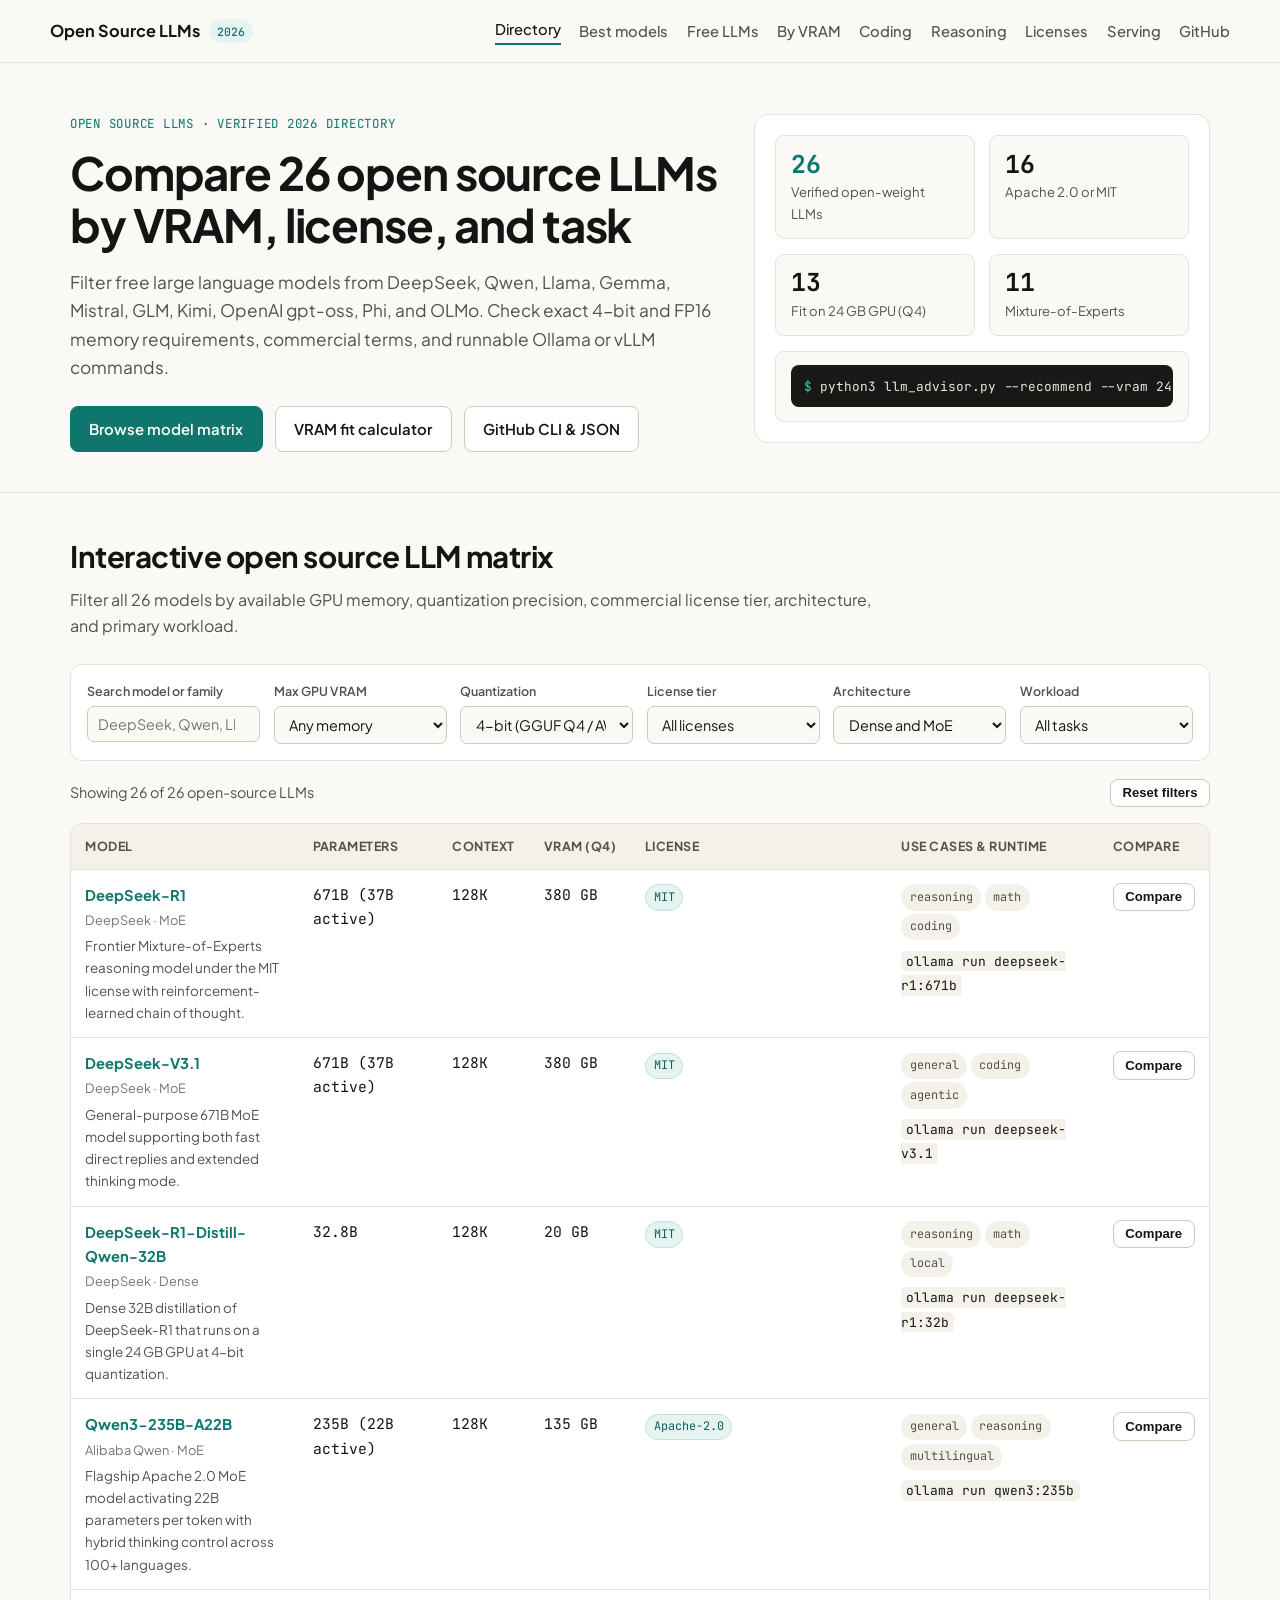
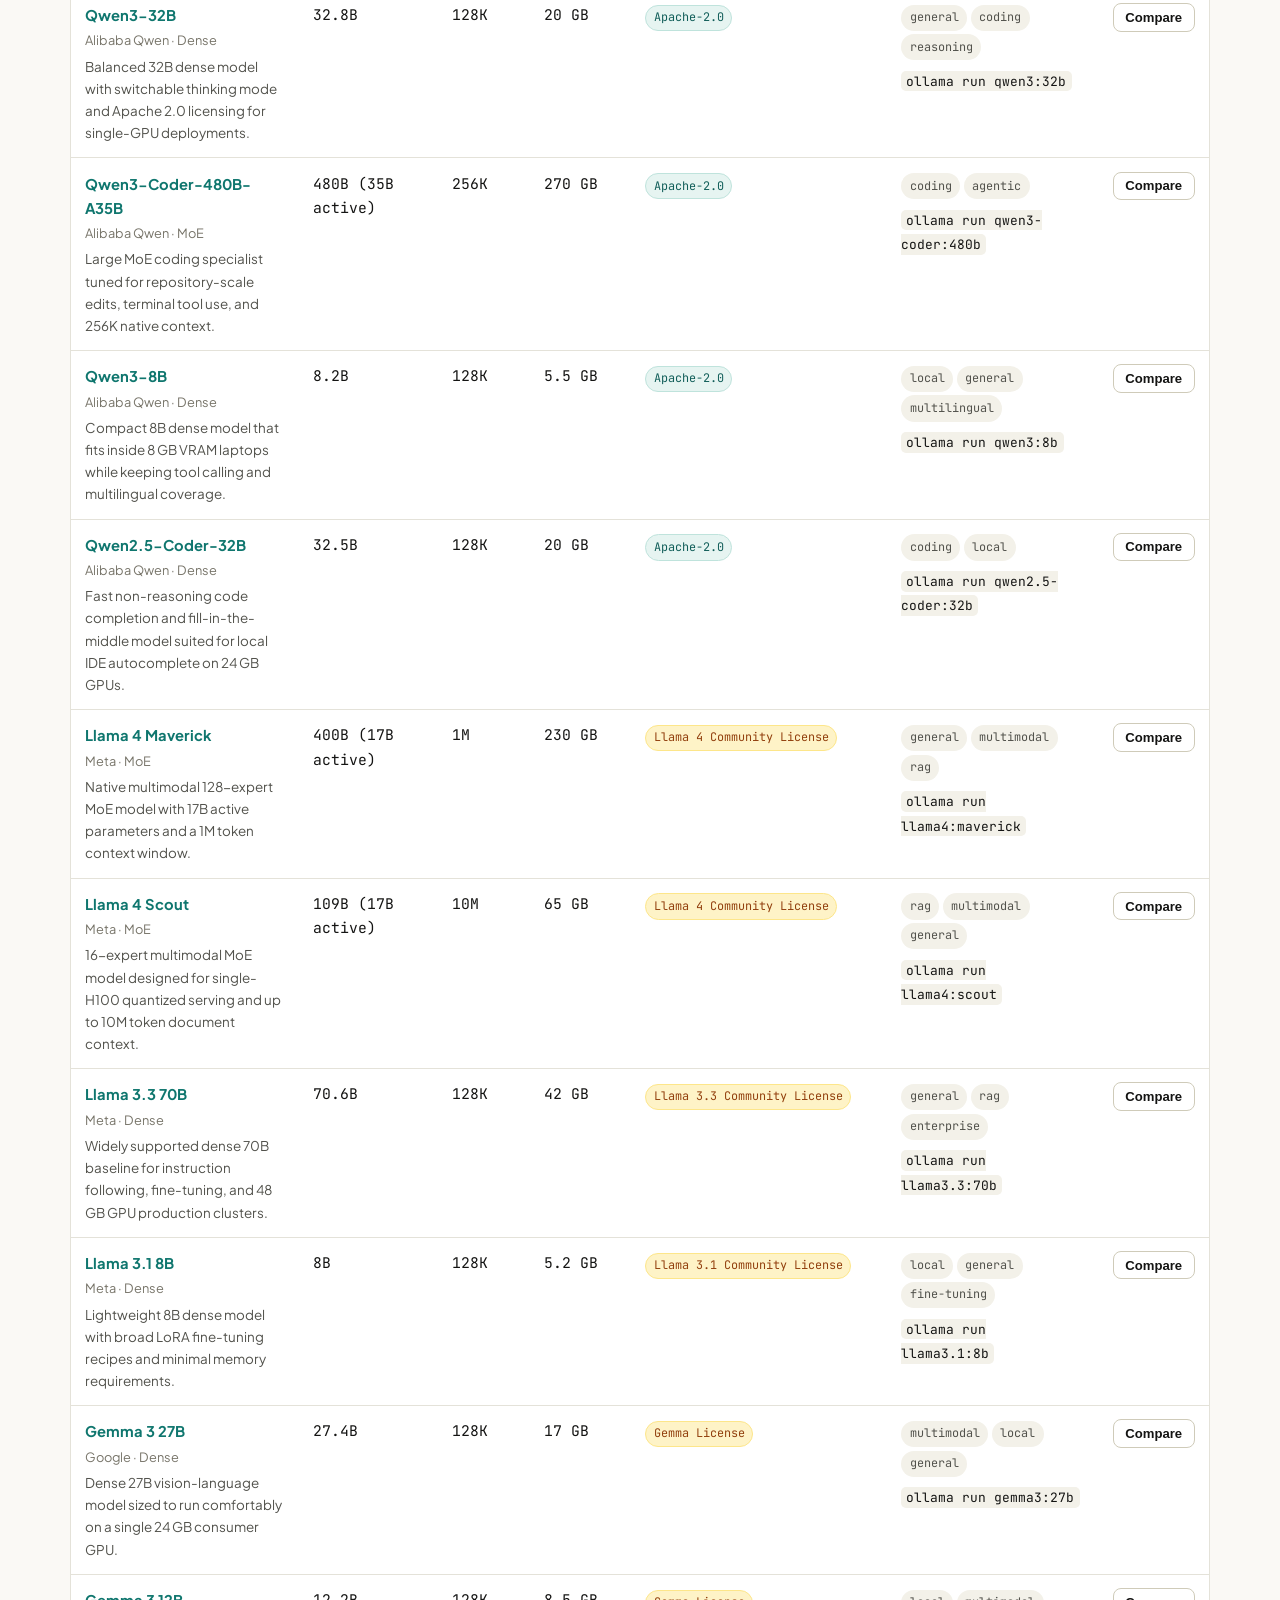
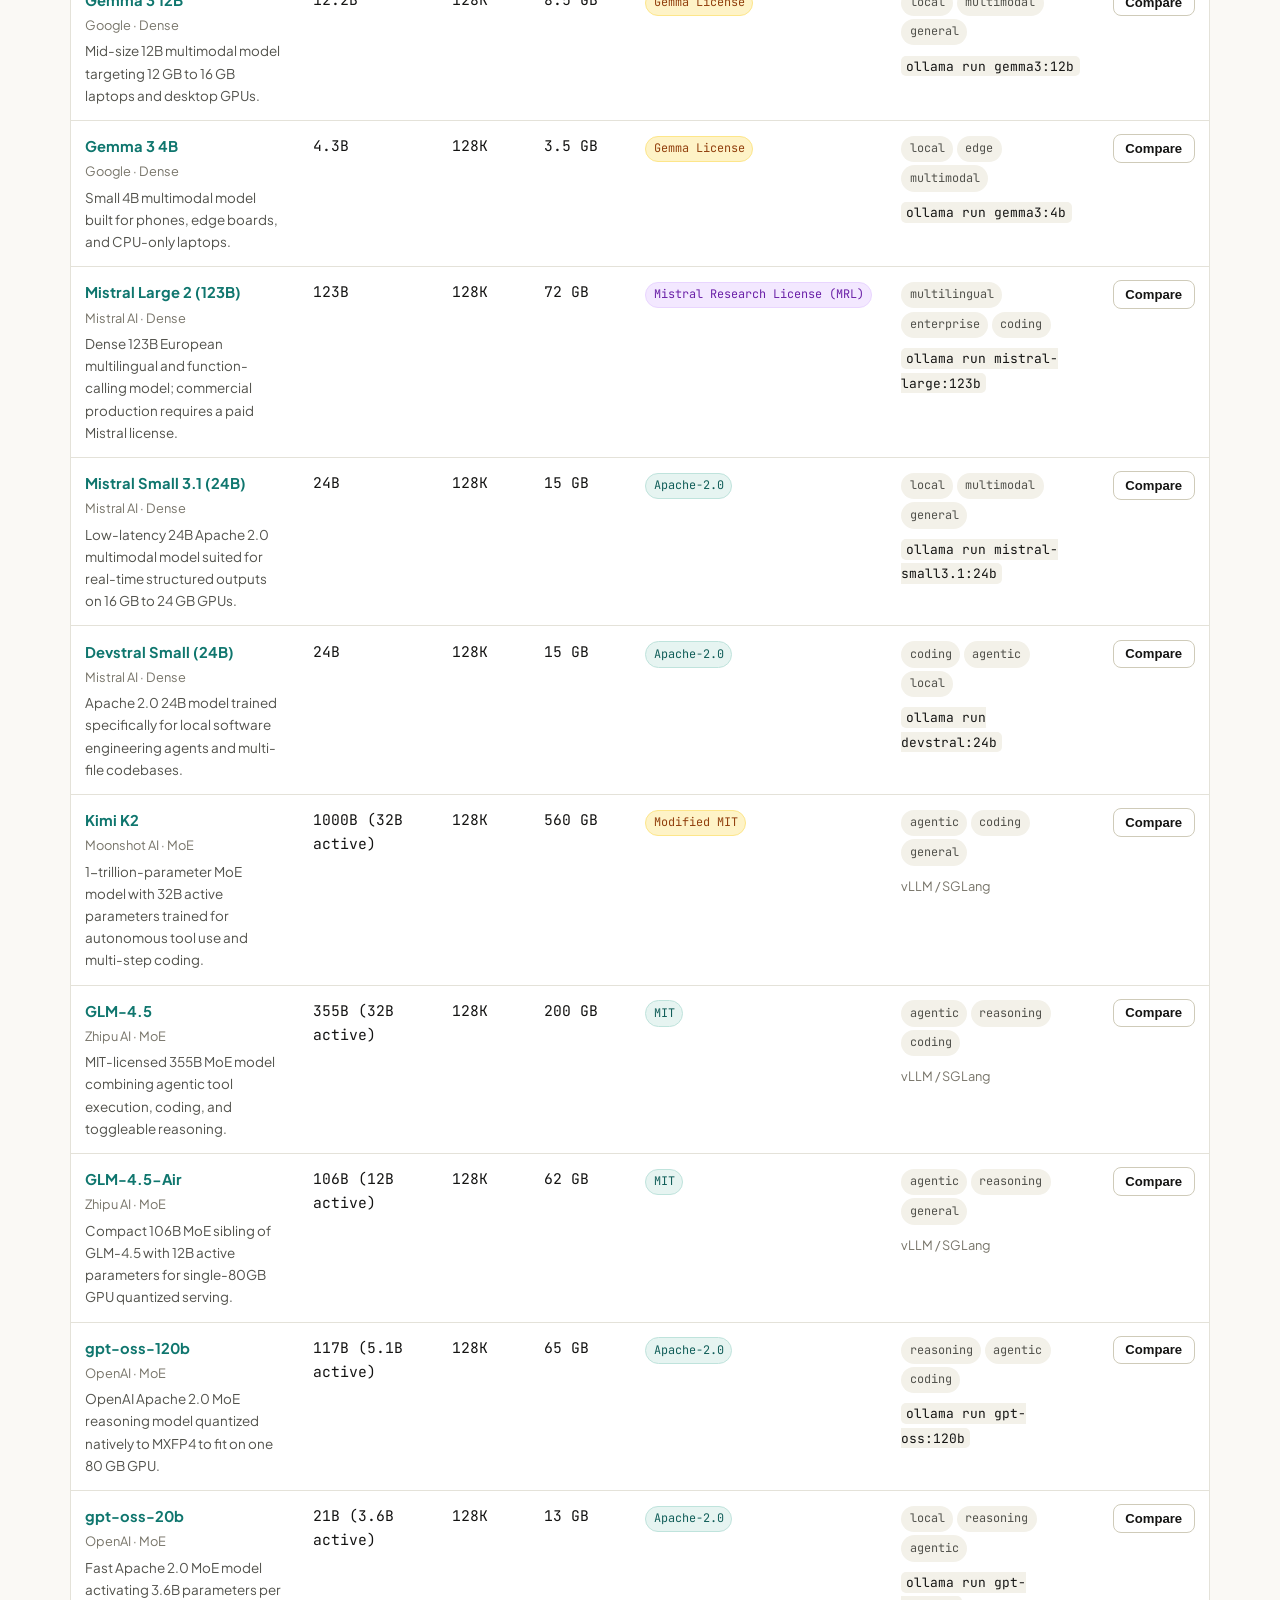
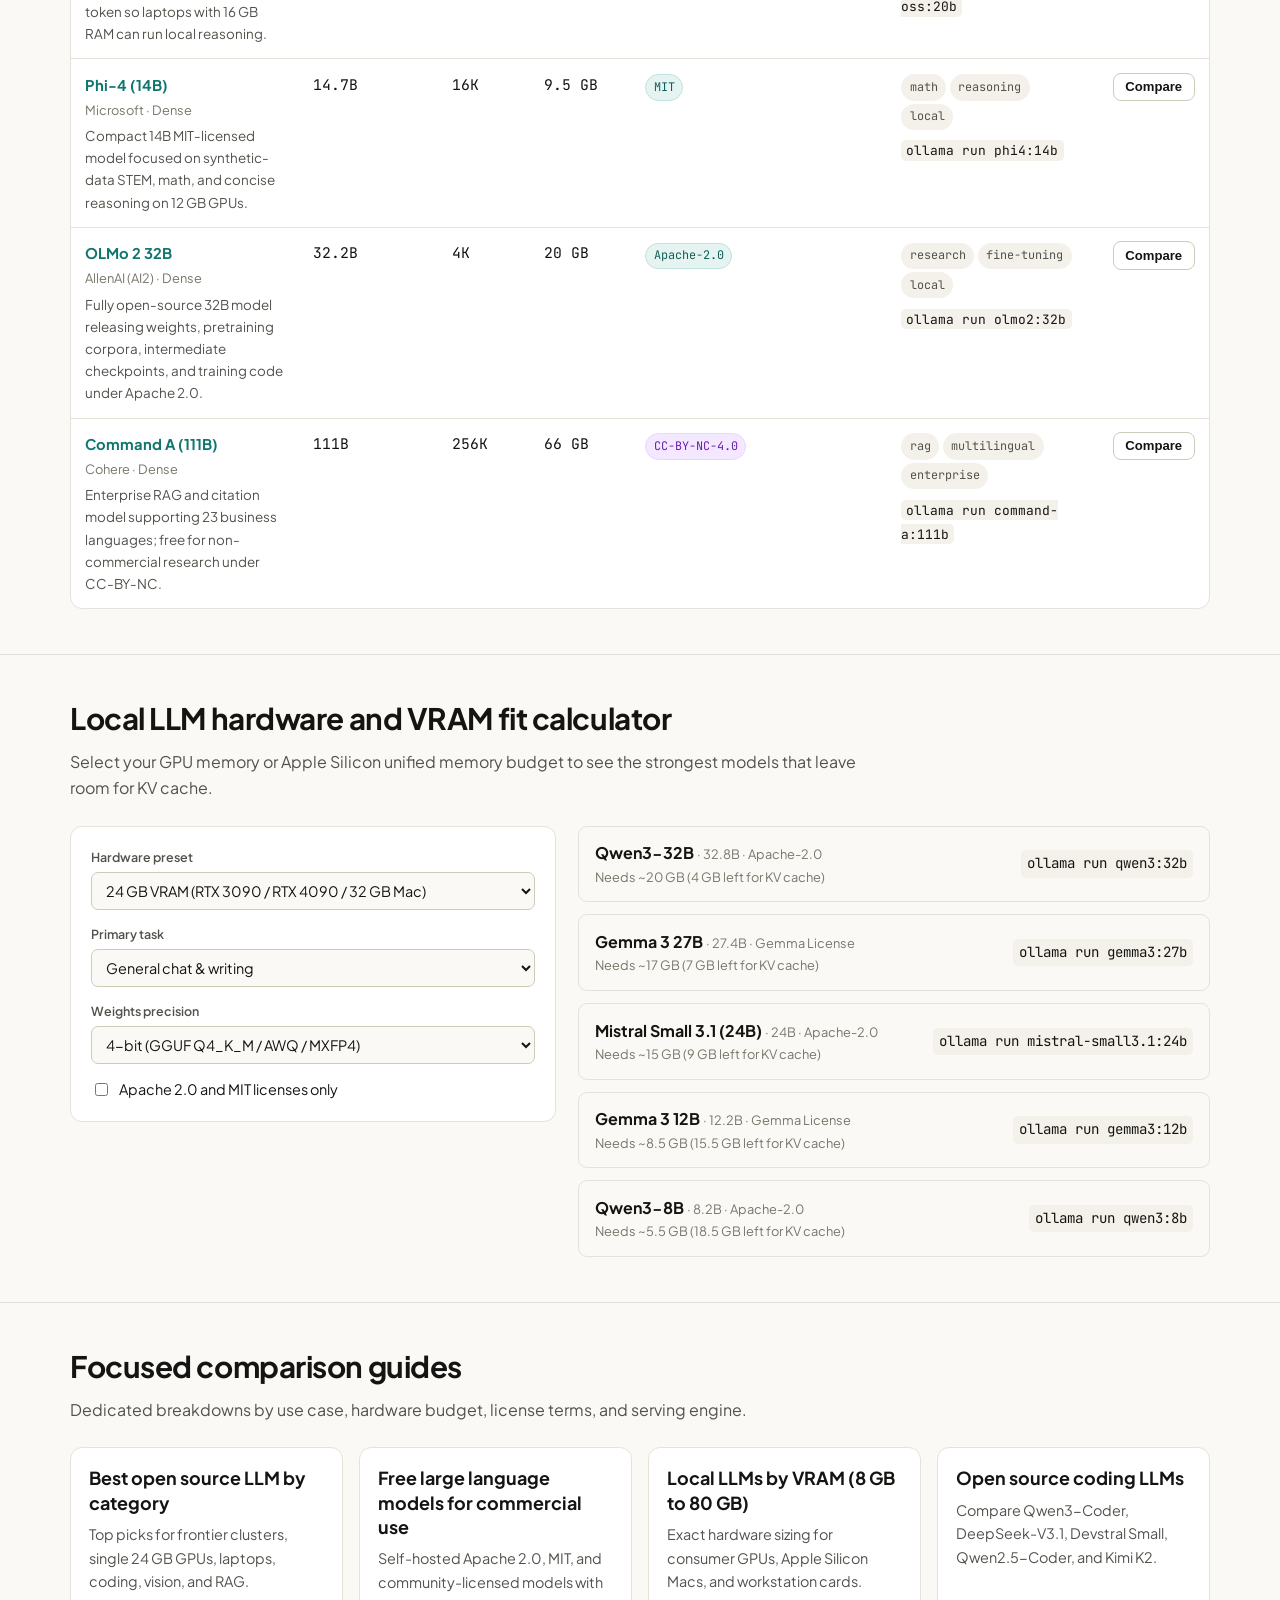
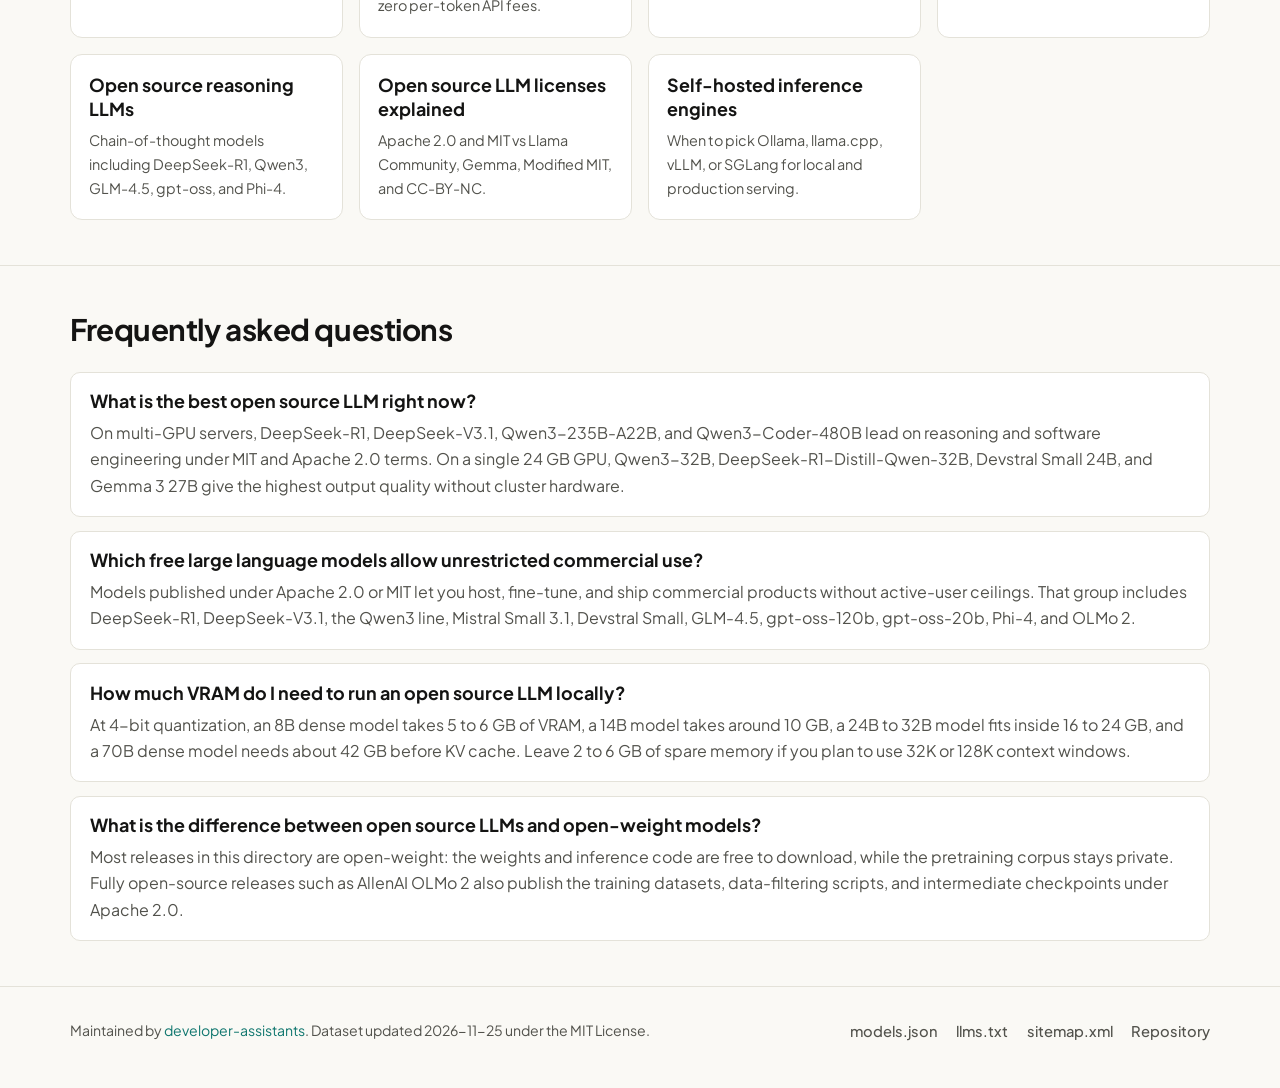
==== docs/index.html @ 7e2529f1 "Initial release: Open Source LLMs directory, VRAM calculator, CLI, and SEO guides" ====
<!DOCTYPE html>
<html lang="en">
<head>
  <meta charset="utf-8">
  <meta name="viewport" content="width=device-width, initial-scale=1">
  <meta name="google-site-verification" content="HqgfQrEQATXaycciOAu8GzuJP8BSRHtaR1JrgBtnApU" />
  <title>Open Source LLMs Directory &amp; Comparison (2026) | Free Large Language Models</title>
  <meta name="description" content="Compare 26 open source LLMs and free large language models by VRAM, license, context window, coding, and reasoning. Interactive hardware calculator and Python CLI.">
  <link rel="canonical" href="https://developer-assistants.github.io/open-source-llms/">
  <meta property="og:title" content="Open Source LLMs Directory &amp; Comparison (2026) | Free Large Language Models">
  <meta property="og:description" content="Compare 26 open source LLMs and free large language models by VRAM, license, context window, coding, and reasoning. Interactive hardware calculator and Python CLI.">
  <meta property="og:type" content="website">
  <meta property="og:url" content="https://developer-assistants.github.io/open-source-llms/">
  <meta property="og:image" content="https://developer-assistants.github.io/open-source-llms/assets/preview.svg">
  <meta name="twitter:card" content="summary_large_image">
  <meta name="twitter:title" content="Open Source LLMs Directory &amp; Comparison (2026) | Free Large Language Models">
  <meta name="twitter:description" content="Compare 26 open source LLMs and free large language models by VRAM, license, context window, coding, and reasoning. Interactive hardware calculator and Python CLI.">
  <meta name="twitter:image" content="https://developer-assistants.github.io/open-source-llms/assets/preview.svg">
  <link rel="icon" href="./assets/favicon.svg" type="image/svg+xml">
  <link rel="preconnect" href="https://fonts.googleapis.com">
  <link rel="preconnect" href="https://fonts.gstatic.com" crossorigin>
  <link href="https://fonts.googleapis.com/css2?family=JetBrains+Mono:wght@400;500;700&family=Plus+Jakarta+Sans:wght@400;500;600;700&display=swap" rel="stylesheet">
  <link rel="stylesheet" href="./styles/site.css">
  <script type="application/ld+json">
{
  "@context": "https://schema.org",
  "@graph": [
    {
      "@type": "Dataset",
      "name": "Open Source LLMs Directory (2026)",
      "description": "Structured directory comparing 26 open source LLMs and free large language models by parameter count, VRAM requirement, context window, license, and inference runtime.",
      "url": "https://developer-assistants.github.io/open-source-llms/",
      "license": "https://opensource.org/licenses/MIT",
      "dateModified": "2026-11-25",
      "creator": {
        "@type": "Organization",
        "name": "developer-assistants",
        "url": "https://github.com/developer-assistants"
      }
    },
    {
      "@type": "FAQPage",
      "mainEntity": [
        {
          "@type": "Question",
          "name": "What is the best open source LLM right now?",
          "acceptedAnswer": {
            "@type": "Answer",
            "text": "For multi-GPU reasoning and coding clusters, DeepSeek-R1, DeepSeek-V3.1, Qwen3-235B-A22B, and Qwen3-Coder-480B lead under MIT and Apache 2.0 licenses. For a single 24 GB consumer GPU, Qwen3-32B, DeepSeek-R1-Distill-Qwen-32B, Devstral Small 24B, and Gemma 3 27B give the strongest local performance."
          }
        },
        {
          "@type": "Question",
          "name": "Which free large language models allow unrestricted commercial use?",
          "acceptedAnswer": {
            "@type": "Answer",
            "text": "Models under Apache 2.0 or MIT licenses allow commercial hosting, fine-tuning, and product integration without monthly active user caps. Examples include DeepSeek-R1, DeepSeek-V3.1, Qwen3, Mistral Small 3.1, Devstral Small, GLM-4.5, gpt-oss-120b, gpt-oss-20b, Phi-4, and OLMo 2."
          }
        },
        {
          "@type": "Question",
          "name": "How much VRAM do I need to run an open source LLM locally?",
          "acceptedAnswer": {
            "@type": "Answer",
            "text": "At 4-bit quantization (Q4_K_M or AWQ), an 8B model needs roughly 5 to 6 GB of VRAM, a 14B model needs about 10 GB, a 24B to 32B model fits inside 16 to 24 GB, and a 70B dense model requires around 42 GB plus space for the KV cache."
          }
        },
        {
          "@type": "Question",
          "name": "What is the difference between open source LLMs and open-weight models?",
          "acceptedAnswer": {
            "@type": "Answer",
            "text": "Open-weight models publish downloadable weights and inference code, often under Apache 2.0, MIT, or custom community licenses, without releasing the full pretraining corpus. Truly open-source models like OLMo 2 release weights, training datasets, intermediate checkpoints, and training recipes together."
          }
        }
      ]
    }
  ]
}
  </script>
</head>
<body>
  <header class="site-header">
    <div class="container site-header__inner">
      <a class="brand" href="./index.html">
        <span>Open Source LLMs</span>
        <span class="brand__badge">2026</span>
      </a>
      <nav class="nav" aria-label="Primary">
        <a href="./index.html" aria-current="page">Directory</a><a href="./best-open-source-llm.html">Best models</a><a href="./free-large-language-models.html">Free LLMs</a><a href="./local-llms-by-vram.html">By VRAM</a><a href="./open-source-coding-llms.html">Coding</a><a href="./open-source-reasoning-llms.html">Reasoning</a><a href="./open-source-llm-licenses.html">Licenses</a><a href="./self-hosted-llm-inference.html">Serving</a><a href="https://github.com/developer-assistants/open-source-llms" target="_blank" rel="noopener">GitHub</a>
      </nav>
    </div>
  </header>
  <main>
    <section class="hero">
      <div class="container hero__grid">
        <div>
          <p class="eyebrow">Open source LLMs · Verified 2026 directory</p>
          <h1>Compare 26 open source LLMs by VRAM, license, and task</h1>
          <p class="lead">Filter free large language models from DeepSeek, Qwen, Llama, Gemma, Mistral, GLM, Kimi, OpenAI gpt-oss, Phi, and OLMo. Check exact 4-bit and FP16 memory requirements, commercial terms, and runnable Ollama or vLLM commands.</p>
          <div class="hero__actions">
            <a class="btn btn--primary" href="#directory">Browse model matrix</a>
            <a class="btn" href="#vram-calculator">VRAM fit calculator</a>
            <a class="btn" href="https://github.com/developer-assistants/open-source-llms" target="_blank" rel="noopener">GitHub CLI &amp; JSON</a>
          </div>
        </div>

        <aside class="metrics-card" aria-label="Dataset summary">
          <div class="metric-box">
            <span class="metric-val metric-val--accent">26</span>
            <span class="metric-lbl">Verified open-weight LLMs</span>
          </div>
          <div class="metric-box">
            <span class="metric-val">16</span>
            <span class="metric-lbl">Apache 2.0 or MIT</span>
          </div>
          <div class="metric-box">
            <span class="metric-val">13</span>
            <span class="metric-lbl">Fit on 24 GB GPU (Q4)</span>
          </div>
          <div class="metric-box">
            <span class="metric-val">11</span>
            <span class="metric-lbl">Mixture-of-Experts</span>
          </div>
          <div class="metric-box metric-box--wide">
            <div class="cli-bar"><span>$</span>python3 llm_advisor.py --recommend --vram 24 --task coding --permissive-only</div>
          </div>
        </aside>
      </div>
    </section>

    <section class="section" id="directory">
      <div class="container">
        <div class="section-head">
          <h2>Interactive open source LLM matrix</h2>
          <p>Filter all 26 models by available GPU memory, quantization precision, commercial license tier, architecture, and primary workload.</p>
        </div>

        <form class="filter-bar" onsubmit="return false;">
          <div class="field">
            <label for="filter-search">Search model or family</label>
            <input id="filter-search" type="search" placeholder="DeepSeek, Qwen, Llama, 32B...">
          </div>
          <div class="field">
            <label for="filter-vram">Max GPU VRAM</label>
            <select id="filter-vram">
              <option value="">Any memory</option>
              <option value="8">Up to 8 GB (Laptop)</option>
              <option value="16">Up to 16 GB (RTX 4060 Ti / M-series)</option>
              <option value="24">Up to 24 GB (RTX 3090 / 4090)</option>
              <option value="48">Up to 48 GB (A6000 / L40S)</option>
              <option value="80">Up to 80 GB (A100 / H100)</option>
              <option value="256">Up to 256 GB (Multi-GPU)</option>
            </select>
          </div>
          <div class="field">
            <label for="filter-precision">Quantization</label>
            <select id="filter-precision">
              <option value="q4">4-bit (GGUF Q4 / AWQ)</option>
              <option value="fp16">16-bit (FP16 / BF16)</option>
            </select>
          </div>
          <div class="field">
            <label for="filter-license">License tier</label>
            <select id="filter-license">
              <option value="">All licenses</option>
              <option value="permissive-oss">Apache 2.0 / MIT</option>
              <option value="community-commercial">Community Commercial</option>
              <option value="non-commercial-research">Research / Non-Commercial</option>
            </select>
          </div>
          <div class="field">
            <label for="filter-arch">Architecture</label>
            <select id="filter-arch">
              <option value="">Dense and MoE</option>
              <option value="Dense">Dense</option>
              <option value="MoE">Mixture-of-Experts (MoE)</option>
            </select>
          </div>
          <div class="field">
            <label for="filter-task">Workload</label>
            <select id="filter-task">
              <option value="">All tasks</option>
              <option value="coding">Coding</option>
              <option value="reasoning">Reasoning &amp; math</option>
              <option value="agentic">Agentic tool use</option>
              <option value="local">Local / laptop</option>
              <option value="rag">Long-context RAG</option>
              <option value="vision">Vision / multimodal</option>
              <option value="open_data">Open training data</option>
            </select>
          </div>
        </form>

        <div class="toolbar">
          <span id="result-count">Showing 26 of 26 open-source LLMs</span>
          <button type="button" class="btn btn--sm" id="filter-reset">Reset filters</button>
        </div>

        <div class="table-wrap">
          <table>
            <thead>
              <tr>
                <th>Model</th>
                <th>Parameters</th>
                <th>Context</th>
                <th>VRAM (Q4)</th>
                <th>License</th>
                <th>Use cases &amp; runtime</th>
                <th>Compare</th>
              </tr>
            </thead>
            <tbody id="models-tbody">
          <tr>
            <td>
              <span class="model-name"><a href="https://huggingface.co/deepseek-ai/DeepSeek-R1" target="_blank" rel="noopener">DeepSeek-R1</a></span>
              <span class="model-org">DeepSeek · MoE</span>
              <div class="model-summary">Frontier Mixture-of-Experts reasoning model under the MIT license with reinforcement-learned chain of thought.</div>
            </td>
            <td class="mono">671B (37B active)</td>
            <td class="mono">128K</td>
            <td class="mono">380 GB</td>
            <td><span class="pill pill--oss">MIT</span></td>
            <td><span class="pill pill--tag">reasoning</span><span class="pill pill--tag">math</span><span class="pill pill--tag">coding</span><div style="margin-top:0.35rem"><code>ollama run deepseek-r1:671b</code></div></td>
            <td><button type="button" class="btn btn--sm" data-compare-id="deepseek-r1">Compare</button></td>
          </tr>
          <tr>
            <td>
              <span class="model-name"><a href="https://huggingface.co/deepseek-ai/DeepSeek-V3.1" target="_blank" rel="noopener">DeepSeek-V3.1</a></span>
              <span class="model-org">DeepSeek · MoE</span>
              <div class="model-summary">General-purpose 671B MoE model supporting both fast direct replies and extended thinking mode.</div>
            </td>
            <td class="mono">671B (37B active)</td>
            <td class="mono">128K</td>
            <td class="mono">380 GB</td>
            <td><span class="pill pill--oss">MIT</span></td>
            <td><span class="pill pill--tag">general</span><span class="pill pill--tag">coding</span><span class="pill pill--tag">agentic</span><div style="margin-top:0.35rem"><code>ollama run deepseek-v3.1</code></div></td>
            <td><button type="button" class="btn btn--sm" data-compare-id="deepseek-v3-1">Compare</button></td>
          </tr>
          <tr>
            <td>
              <span class="model-name"><a href="https://huggingface.co/deepseek-ai/DeepSeek-R1-Distill-Qwen-32B" target="_blank" rel="noopener">DeepSeek-R1-Distill-Qwen-32B</a></span>
              <span class="model-org">DeepSeek · Dense</span>
              <div class="model-summary">Dense 32B distillation of DeepSeek-R1 that runs on a single 24 GB GPU at 4-bit quantization.</div>
            </td>
            <td class="mono">32.8B</td>
            <td class="mono">128K</td>
            <td class="mono">20 GB</td>
            <td><span class="pill pill--oss">MIT</span></td>
            <td><span class="pill pill--tag">reasoning</span><span class="pill pill--tag">math</span><span class="pill pill--tag">local</span><div style="margin-top:0.35rem"><code>ollama run deepseek-r1:32b</code></div></td>
            <td><button type="button" class="btn btn--sm" data-compare-id="deepseek-r1-distill-qwen-32b">Compare</button></td>
          </tr>
          <tr>
            <td>
              <span class="model-name"><a href="https://huggingface.co/Qwen/Qwen3-235B-A22B" target="_blank" rel="noopener">Qwen3-235B-A22B</a></span>
              <span class="model-org">Alibaba Qwen · MoE</span>
              <div class="model-summary">Flagship Apache 2.0 MoE model activating 22B parameters per token with hybrid thinking control across 100+ languages.</div>
            </td>
            <td class="mono">235B (22B active)</td>
            <td class="mono">128K</td>
            <td class="mono">135 GB</td>
            <td><span class="pill pill--oss">Apache-2.0</span></td>
            <td><span class="pill pill--tag">general</span><span class="pill pill--tag">reasoning</span><span class="pill pill--tag">multilingual</span><div style="margin-top:0.35rem"><code>ollama run qwen3:235b</code></div></td>
            <td><button type="button" class="btn btn--sm" data-compare-id="qwen3-235b-a22b">Compare</button></td>
          </tr>
          <tr>
            <td>
              <span class="model-name"><a href="https://huggingface.co/Qwen/Qwen3-32B" target="_blank" rel="noopener">Qwen3-32B</a></span>
              <span class="model-org">Alibaba Qwen · Dense</span>
              <div class="model-summary">Balanced 32B dense model with switchable thinking mode and Apache 2.0 licensing for single-GPU deployments.</div>
            </td>
            <td class="mono">32.8B</td>
            <td class="mono">128K</td>
            <td class="mono">20 GB</td>
            <td><span class="pill pill--oss">Apache-2.0</span></td>
            <td><span class="pill pill--tag">general</span><span class="pill pill--tag">coding</span><span class="pill pill--tag">reasoning</span><div style="margin-top:0.35rem"><code>ollama run qwen3:32b</code></div></td>
            <td><button type="button" class="btn btn--sm" data-compare-id="qwen3-32b">Compare</button></td>
          </tr>
          <tr>
            <td>
              <span class="model-name"><a href="https://huggingface.co/Qwen/Qwen3-Coder-480B-A35B-Instruct" target="_blank" rel="noopener">Qwen3-Coder-480B-A35B</a></span>
              <span class="model-org">Alibaba Qwen · MoE</span>
              <div class="model-summary">Large MoE coding specialist tuned for repository-scale edits, terminal tool use, and 256K native context.</div>
            </td>
            <td class="mono">480B (35B active)</td>
            <td class="mono">256K</td>
            <td class="mono">270 GB</td>
            <td><span class="pill pill--oss">Apache-2.0</span></td>
            <td><span class="pill pill--tag">coding</span><span class="pill pill--tag">agentic</span><div style="margin-top:0.35rem"><code>ollama run qwen3-coder:480b</code></div></td>
            <td><button type="button" class="btn btn--sm" data-compare-id="qwen3-coder-480b">Compare</button></td>
          </tr>
          <tr>
            <td>
              <span class="model-name"><a href="https://huggingface.co/Qwen/Qwen3-8B" target="_blank" rel="noopener">Qwen3-8B</a></span>
              <span class="model-org">Alibaba Qwen · Dense</span>
              <div class="model-summary">Compact 8B dense model that fits inside 8 GB VRAM laptops while keeping tool calling and multilingual coverage.</div>
            </td>
            <td class="mono">8.2B</td>
            <td class="mono">128K</td>
            <td class="mono">5.5 GB</td>
            <td><span class="pill pill--oss">Apache-2.0</span></td>
            <td><span class="pill pill--tag">local</span><span class="pill pill--tag">general</span><span class="pill pill--tag">multilingual</span><div style="margin-top:0.35rem"><code>ollama run qwen3:8b</code></div></td>
            <td><button type="button" class="btn btn--sm" data-compare-id="qwen3-8b">Compare</button></td>
          </tr>
          <tr>
            <td>
              <span class="model-name"><a href="https://huggingface.co/Qwen/Qwen2.5-Coder-32B-Instruct" target="_blank" rel="noopener">Qwen2.5-Coder-32B</a></span>
              <span class="model-org">Alibaba Qwen · Dense</span>
              <div class="model-summary">Fast non-reasoning code completion and fill-in-the-middle model suited for local IDE autocomplete on 24 GB GPUs.</div>
            </td>
            <td class="mono">32.5B</td>
            <td class="mono">128K</td>
            <td class="mono">20 GB</td>
            <td><span class="pill pill--oss">Apache-2.0</span></td>
            <td><span class="pill pill--tag">coding</span><span class="pill pill--tag">local</span><div style="margin-top:0.35rem"><code>ollama run qwen2.5-coder:32b</code></div></td>
            <td><button type="button" class="btn btn--sm" data-compare-id="qwen2-5-coder-32b">Compare</button></td>
          </tr>
          <tr>
            <td>
              <span class="model-name"><a href="https://huggingface.co/meta-llama/Llama-4-Maverick-17B-128E-Instruct" target="_blank" rel="noopener">Llama 4 Maverick</a></span>
              <span class="model-org">Meta · MoE</span>
              <div class="model-summary">Native multimodal 128-expert MoE model with 17B active parameters and a 1M token context window.</div>
            </td>
            <td class="mono">400B (17B active)</td>
            <td class="mono">1M</td>
            <td class="mono">230 GB</td>
            <td><span class="pill pill--community">Llama 4 Community License</span></td>
            <td><span class="pill pill--tag">general</span><span class="pill pill--tag">multimodal</span><span class="pill pill--tag">rag</span><div style="margin-top:0.35rem"><code>ollama run llama4:maverick</code></div></td>
            <td><button type="button" class="btn btn--sm" data-compare-id="llama-4-maverick">Compare</button></td>
          </tr>
          <tr>
            <td>
              <span class="model-name"><a href="https://huggingface.co/meta-llama/Llama-4-Scout-17B-16E-Instruct" target="_blank" rel="noopener">Llama 4 Scout</a></span>
              <span class="model-org">Meta · MoE</span>
              <div class="model-summary">16-expert multimodal MoE model designed for single-H100 quantized serving and up to 10M token document context.</div>
            </td>
            <td class="mono">109B (17B active)</td>
            <td class="mono">10M</td>
            <td class="mono">65 GB</td>
            <td><span class="pill pill--community">Llama 4 Community License</span></td>
            <td><span class="pill pill--tag">rag</span><span class="pill pill--tag">multimodal</span><span class="pill pill--tag">general</span><div style="margin-top:0.35rem"><code>ollama run llama4:scout</code></div></td>
            <td><button type="button" class="btn btn--sm" data-compare-id="llama-4-scout">Compare</button></td>
          </tr>
          <tr>
            <td>
              <span class="model-name"><a href="https://huggingface.co/meta-llama/Llama-3.3-70B-Instruct" target="_blank" rel="noopener">Llama 3.3 70B</a></span>
              <span class="model-org">Meta · Dense</span>
              <div class="model-summary">Widely supported dense 70B baseline for instruction following, fine-tuning, and 48 GB GPU production clusters.</div>
            </td>
            <td class="mono">70.6B</td>
            <td class="mono">128K</td>
            <td class="mono">42 GB</td>
            <td><span class="pill pill--community">Llama 3.3 Community License</span></td>
            <td><span class="pill pill--tag">general</span><span class="pill pill--tag">rag</span><span class="pill pill--tag">enterprise</span><div style="margin-top:0.35rem"><code>ollama run llama3.3:70b</code></div></td>
            <td><button type="button" class="btn btn--sm" data-compare-id="llama-3-3-70b">Compare</button></td>
          </tr>
          <tr>
            <td>
              <span class="model-name"><a href="https://huggingface.co/meta-llama/Llama-3.1-8B-Instruct" target="_blank" rel="noopener">Llama 3.1 8B</a></span>
              <span class="model-org">Meta · Dense</span>
              <div class="model-summary">Lightweight 8B dense model with broad LoRA fine-tuning recipes and minimal memory requirements.</div>
            </td>
            <td class="mono">8B</td>
            <td class="mono">128K</td>
            <td class="mono">5.2 GB</td>
            <td><span class="pill pill--community">Llama 3.1 Community License</span></td>
            <td><span class="pill pill--tag">local</span><span class="pill pill--tag">general</span><span class="pill pill--tag">fine-tuning</span><div style="margin-top:0.35rem"><code>ollama run llama3.1:8b</code></div></td>
            <td><button type="button" class="btn btn--sm" data-compare-id="llama-3-1-8b">Compare</button></td>
          </tr>
          <tr>
            <td>
              <span class="model-name"><a href="https://huggingface.co/google/gemma-3-27b-it" target="_blank" rel="noopener">Gemma 3 27B</a></span>
              <span class="model-org">Google · Dense</span>
              <div class="model-summary">Dense 27B vision-language model sized to run comfortably on a single 24 GB consumer GPU.</div>
            </td>
            <td class="mono">27.4B</td>
            <td class="mono">128K</td>
            <td class="mono">17 GB</td>
            <td><span class="pill pill--community">Gemma License</span></td>
            <td><span class="pill pill--tag">multimodal</span><span class="pill pill--tag">local</span><span class="pill pill--tag">general</span><div style="margin-top:0.35rem"><code>ollama run gemma3:27b</code></div></td>
            <td><button type="button" class="btn btn--sm" data-compare-id="gemma-3-27b">Compare</button></td>
          </tr>
          <tr>
            <td>
              <span class="model-name"><a href="https://huggingface.co/google/gemma-3-12b-it" target="_blank" rel="noopener">Gemma 3 12B</a></span>
              <span class="model-org">Google · Dense</span>
              <div class="model-summary">Mid-size 12B multimodal model targeting 12 GB to 16 GB laptops and desktop GPUs.</div>
            </td>
            <td class="mono">12.2B</td>
            <td class="mono">128K</td>
            <td class="mono">8.5 GB</td>
            <td><span class="pill pill--community">Gemma License</span></td>
            <td><span class="pill pill--tag">local</span><span class="pill pill--tag">multimodal</span><span class="pill pill--tag">general</span><div style="margin-top:0.35rem"><code>ollama run gemma3:12b</code></div></td>
            <td><button type="button" class="btn btn--sm" data-compare-id="gemma-3-12b">Compare</button></td>
          </tr>
          <tr>
            <td>
              <span class="model-name"><a href="https://huggingface.co/google/gemma-3-4b-it" target="_blank" rel="noopener">Gemma 3 4B</a></span>
              <span class="model-org">Google · Dense</span>
              <div class="model-summary">Small 4B multimodal model built for phones, edge boards, and CPU-only laptops.</div>
            </td>
            <td class="mono">4.3B</td>
            <td class="mono">128K</td>
            <td class="mono">3.5 GB</td>
            <td><span class="pill pill--community">Gemma License</span></td>
            <td><span class="pill pill--tag">local</span><span class="pill pill--tag">edge</span><span class="pill pill--tag">multimodal</span><div style="margin-top:0.35rem"><code>ollama run gemma3:4b</code></div></td>
            <td><button type="button" class="btn btn--sm" data-compare-id="gemma-3-4b">Compare</button></td>
          </tr>
          <tr>
            <td>
              <span class="model-name"><a href="https://huggingface.co/mistralai/Mistral-Large-Instruct-2411" target="_blank" rel="noopener">Mistral Large 2 (123B)</a></span>
              <span class="model-org">Mistral AI · Dense</span>
              <div class="model-summary">Dense 123B European multilingual and function-calling model; commercial production requires a paid Mistral license.</div>
            </td>
            <td class="mono">123B</td>
            <td class="mono">128K</td>
            <td class="mono">72 GB</td>
            <td><span class="pill pill--research">Mistral Research License (MRL)</span></td>
            <td><span class="pill pill--tag">multilingual</span><span class="pill pill--tag">enterprise</span><span class="pill pill--tag">coding</span><div style="margin-top:0.35rem"><code>ollama run mistral-large:123b</code></div></td>
            <td><button type="button" class="btn btn--sm" data-compare-id="mistral-large-2">Compare</button></td>
          </tr>
          <tr>
            <td>
              <span class="model-name"><a href="https://huggingface.co/mistralai/Mistral-Small-3.1-24B-Instruct-2503" target="_blank" rel="noopener">Mistral Small 3.1 (24B)</a></span>
              <span class="model-org">Mistral AI · Dense</span>
              <div class="model-summary">Low-latency 24B Apache 2.0 multimodal model suited for real-time structured outputs on 16 GB to 24 GB GPUs.</div>
            </td>
            <td class="mono">24B</td>
            <td class="mono">128K</td>
            <td class="mono">15 GB</td>
            <td><span class="pill pill--oss">Apache-2.0</span></td>
            <td><span class="pill pill--tag">local</span><span class="pill pill--tag">multimodal</span><span class="pill pill--tag">general</span><div style="margin-top:0.35rem"><code>ollama run mistral-small3.1:24b</code></div></td>
            <td><button type="button" class="btn btn--sm" data-compare-id="mistral-small-3-1">Compare</button></td>
          </tr>
          <tr>
            <td>
              <span class="model-name"><a href="https://huggingface.co/mistralai/Devstral-Small-2505" target="_blank" rel="noopener">Devstral Small (24B)</a></span>
              <span class="model-org">Mistral AI · Dense</span>
              <div class="model-summary">Apache 2.0 24B model trained specifically for local software engineering agents and multi-file codebases.</div>
            </td>
            <td class="mono">24B</td>
            <td class="mono">128K</td>
            <td class="mono">15 GB</td>
            <td><span class="pill pill--oss">Apache-2.0</span></td>
            <td><span class="pill pill--tag">coding</span><span class="pill pill--tag">agentic</span><span class="pill pill--tag">local</span><div style="margin-top:0.35rem"><code>ollama run devstral:24b</code></div></td>
            <td><button type="button" class="btn btn--sm" data-compare-id="devstral-small">Compare</button></td>
          </tr>
          <tr>
            <td>
              <span class="model-name"><a href="https://huggingface.co/moonshotai/Kimi-K2-Instruct" target="_blank" rel="noopener">Kimi K2</a></span>
              <span class="model-org">Moonshot AI · MoE</span>
              <div class="model-summary">1-trillion-parameter MoE model with 32B active parameters trained for autonomous tool use and multi-step coding.</div>
            </td>
            <td class="mono">1000B (32B active)</td>
            <td class="mono">128K</td>
            <td class="mono">560 GB</td>
            <td><span class="pill pill--community">Modified MIT</span></td>
            <td><span class="pill pill--tag">agentic</span><span class="pill pill--tag">coding</span><span class="pill pill--tag">general</span><div style="margin-top:0.35rem"><span class="model-org">vLLM / SGLang</span></div></td>
            <td><button type="button" class="btn btn--sm" data-compare-id="kimi-k2">Compare</button></td>
          </tr>
          <tr>
            <td>
              <span class="model-name"><a href="https://huggingface.co/zai-org/GLM-4.5" target="_blank" rel="noopener">GLM-4.5</a></span>
              <span class="model-org">Zhipu AI · MoE</span>
              <div class="model-summary">MIT-licensed 355B MoE model combining agentic tool execution, coding, and toggleable reasoning.</div>
            </td>
            <td class="mono">355B (32B active)</td>
            <td class="mono">128K</td>
            <td class="mono">200 GB</td>
            <td><span class="pill pill--oss">MIT</span></td>
            <td><span class="pill pill--tag">agentic</span><span class="pill pill--tag">reasoning</span><span class="pill pill--tag">coding</span><div style="margin-top:0.35rem"><span class="model-org">vLLM / SGLang</span></div></td>
            <td><button type="button" class="btn btn--sm" data-compare-id="glm-4-5">Compare</button></td>
          </tr>
          <tr>
            <td>
              <span class="model-name"><a href="https://huggingface.co/zai-org/GLM-4.5-Air" target="_blank" rel="noopener">GLM-4.5-Air</a></span>
              <span class="model-org">Zhipu AI · MoE</span>
              <div class="model-summary">Compact 106B MoE sibling of GLM-4.5 with 12B active parameters for single-80GB GPU quantized serving.</div>
            </td>
            <td class="mono">106B (12B active)</td>
            <td class="mono">128K</td>
            <td class="mono">62 GB</td>
            <td><span class="pill pill--oss">MIT</span></td>
            <td><span class="pill pill--tag">agentic</span><span class="pill pill--tag">reasoning</span><span class="pill pill--tag">general</span><div style="margin-top:0.35rem"><span class="model-org">vLLM / SGLang</span></div></td>
            <td><button type="button" class="btn btn--sm" data-compare-id="glm-4-5-air">Compare</button></td>
          </tr>
          <tr>
            <td>
              <span class="model-name"><a href="https://huggingface.co/openai/gpt-oss-120b" target="_blank" rel="noopener">gpt-oss-120b</a></span>
              <span class="model-org">OpenAI · MoE</span>
              <div class="model-summary">OpenAI Apache 2.0 MoE reasoning model quantized natively to MXFP4 to fit on one 80 GB GPU.</div>
            </td>
            <td class="mono">117B (5.1B active)</td>
            <td class="mono">128K</td>
            <td class="mono">65 GB</td>
            <td><span class="pill pill--oss">Apache-2.0</span></td>
            <td><span class="pill pill--tag">reasoning</span><span class="pill pill--tag">agentic</span><span class="pill pill--tag">coding</span><div style="margin-top:0.35rem"><code>ollama run gpt-oss:120b</code></div></td>
            <td><button type="button" class="btn btn--sm" data-compare-id="gpt-oss-120b">Compare</button></td>
          </tr>
          <tr>
            <td>
              <span class="model-name"><a href="https://huggingface.co/openai/gpt-oss-20b" target="_blank" rel="noopener">gpt-oss-20b</a></span>
              <span class="model-org">OpenAI · MoE</span>
              <div class="model-summary">Fast Apache 2.0 MoE model activating 3.6B parameters per token so laptops with 16 GB RAM can run local reasoning.</div>
            </td>
            <td class="mono">21B (3.6B active)</td>
            <td class="mono">128K</td>
            <td class="mono">13 GB</td>
            <td><span class="pill pill--oss">Apache-2.0</span></td>
            <td><span class="pill pill--tag">local</span><span class="pill pill--tag">reasoning</span><span class="pill pill--tag">agentic</span><div style="margin-top:0.35rem"><code>ollama run gpt-oss:20b</code></div></td>
            <td><button type="button" class="btn btn--sm" data-compare-id="gpt-oss-20b">Compare</button></td>
          </tr>
          <tr>
            <td>
              <span class="model-name"><a href="https://huggingface.co/microsoft/phi-4" target="_blank" rel="noopener">Phi-4 (14B)</a></span>
              <span class="model-org">Microsoft · Dense</span>
              <div class="model-summary">Compact 14B MIT-licensed model focused on synthetic-data STEM, math, and concise reasoning on 12 GB GPUs.</div>
            </td>
            <td class="mono">14.7B</td>
            <td class="mono">16K</td>
            <td class="mono">9.5 GB</td>
            <td><span class="pill pill--oss">MIT</span></td>
            <td><span class="pill pill--tag">math</span><span class="pill pill--tag">reasoning</span><span class="pill pill--tag">local</span><div style="margin-top:0.35rem"><code>ollama run phi4:14b</code></div></td>
            <td><button type="button" class="btn btn--sm" data-compare-id="phi-4-14b">Compare</button></td>
          </tr>
          <tr>
            <td>
              <span class="model-name"><a href="https://huggingface.co/allenai/OLMo-2-0325-32B-Instruct" target="_blank" rel="noopener">OLMo 2 32B</a></span>
              <span class="model-org">AllenAI (AI2) · Dense</span>
              <div class="model-summary">Fully open-source 32B model releasing weights, pretraining corpora, intermediate checkpoints, and training code under Apache 2.0.</div>
            </td>
            <td class="mono">32.2B</td>
            <td class="mono">4K</td>
            <td class="mono">20 GB</td>
            <td><span class="pill pill--oss">Apache-2.0</span></td>
            <td><span class="pill pill--tag">research</span><span class="pill pill--tag">fine-tuning</span><span class="pill pill--tag">local</span><div style="margin-top:0.35rem"><code>ollama run olmo2:32b</code></div></td>
            <td><button type="button" class="btn btn--sm" data-compare-id="olmo-2-32b">Compare</button></td>
          </tr>
          <tr>
            <td>
              <span class="model-name"><a href="https://huggingface.co/CohereForAI/c4ai-command-a-03-2025" target="_blank" rel="noopener">Command A (111B)</a></span>
              <span class="model-org">Cohere · Dense</span>
              <div class="model-summary">Enterprise RAG and citation model supporting 23 business languages; free for non-commercial research under CC-BY-NC.</div>
            </td>
            <td class="mono">111B</td>
            <td class="mono">256K</td>
            <td class="mono">66 GB</td>
            <td><span class="pill pill--research">CC-BY-NC-4.0</span></td>
            <td><span class="pill pill--tag">rag</span><span class="pill pill--tag">multilingual</span><span class="pill pill--tag">enterprise</span><div style="margin-top:0.35rem"><code>ollama run command-a:111b</code></div></td>
            <td><button type="button" class="btn btn--sm" data-compare-id="command-a-111b">Compare</button></td>
          </tr>
            </tbody>
          </table>
        </div>

        <div class="compare-tray" id="compare-tray" aria-live="polite">
          <div class="compare-tray__head">
            <h3>Side-by-side model comparison</h3>
            <button type="button" class="btn btn--sm" id="clear-compare">Clear selection</button>
          </div>
          <div class="table-wrap">
            <table id="compare-table"></table>
          </div>
        </div>
      </div>
    </section>

    <section class="section" id="vram-calculator">
      <div class="container">
        <div class="section-head">
          <h2>Local LLM hardware and VRAM fit calculator</h2>
          <p>Select your GPU memory or Apple Silicon unified memory budget to see the strongest models that leave room for KV cache.</p>
        </div>
        <div class="calc-grid">
          <div class="card">
            <div class="field" style="margin-bottom:0.85rem">
              <label for="calc-hardware">Hardware preset</label>
              <select id="calc-hardware">
                <option value="8">8 GB VRAM (RTX 4060 / 16 GB laptop)</option>
                <option value="16">16 GB VRAM (RTX 4060 Ti / 24 GB Mac)</option>
                <option value="24" selected>24 GB VRAM (RTX 3090 / RTX 4090 / 32 GB Mac)</option>
                <option value="48">48 GB VRAM (A6000 / L40S / 64 GB Mac)</option>
                <option value="80">80 GB VRAM (A100 / H100 / 128 GB Mac)</option>
                <option value="320">4x 80 GB H100 (320 GB cluster)</option>
                <option value="640">8x 80 GB H100 (640 GB cluster)</option>
              </select>
            </div>
            <div class="field" style="margin-bottom:0.85rem">
              <label for="calc-task">Primary task</label>
              <select id="calc-task">
                <option value="general">General chat &amp; writing</option>
                <option value="coding">Coding &amp; IDE agents</option>
                <option value="reasoning">Reasoning &amp; math</option>
                <option value="agentic">Tool calling &amp; agents</option>
                <option value="rag">Document RAG</option>
                <option value="multimodal">Vision &amp; images</option>
              </select>
            </div>
            <div class="field" style="margin-bottom:0.85rem">
              <label for="calc-precision">Weights precision</label>
              <select id="calc-precision">
                <option value="q4" selected>4-bit (GGUF Q4_K_M / AWQ / MXFP4)</option>
                <option value="fp16">16-bit (FP16 / BF16)</option>
              </select>
            </div>
            <label style="display:flex;align-items:center;gap:0.5rem;font-size:0.9rem;cursor:pointer">
              <input id="calc-permissive" type="checkbox">
              Apache 2.0 and MIT licenses only
            </label>
          </div>
          <div class="calc-results" id="calc-output">
            <div class="calc-item">
              <div>
                <strong>Qwen3-32B</strong> <span class="model-org">· 32.8B · Apache-2.0</span>
                <div class="model-org">Needs ~20 GB (4 GB left for KV cache)</div>
              </div>
              <code>ollama run qwen3:32b</code>
            </div>
            <div class="calc-item">
              <div>
                <strong>Gemma 3 27B</strong> <span class="model-org">· 27.4B · Gemma License</span>
                <div class="model-org">Needs ~17 GB (7 GB left for KV cache)</div>
              </div>
              <code>ollama run gemma3:27b</code>
            </div>
            <div class="calc-item">
              <div>
                <strong>Devstral Small (24B)</strong> <span class="model-org">· 24B · Apache-2.0</span>
                <div class="model-org">Needs ~15 GB (9 GB left for KV cache)</div>
              </div>
              <code>ollama run devstral:24b</code>
            </div>
          </div>
        </div>
      </div>
    </section>

    <section class="section">
      <div class="container">
        <div class="section-head">
          <h2>Focused comparison guides</h2>
          <p>Dedicated breakdowns by use case, hardware budget, license terms, and serving engine.</p>
        </div>
        <div class="cluster-grid">
          <a class="cluster-card" href="./best-open-source-llm.html">
            <h3>Best open source LLM by category</h3>
            <p>Top picks for frontier clusters, single 24 GB GPUs, laptops, coding, vision, and RAG.</p>
          </a>
          <a class="cluster-card" href="./free-large-language-models.html">
            <h3>Free large language models for commercial use</h3>
            <p>Self-hosted Apache 2.0, MIT, and community-licensed models with zero per-token API fees.</p>
          </a>
          <a class="cluster-card" href="./local-llms-by-vram.html">
            <h3>Local LLMs by VRAM (8 GB to 80 GB)</h3>
            <p>Exact hardware sizing for consumer GPUs, Apple Silicon Macs, and workstation cards.</p>
          </a>
          <a class="cluster-card" href="./open-source-coding-llms.html">
            <h3>Open source coding LLMs</h3>
            <p>Compare Qwen3-Coder, DeepSeek-V3.1, Devstral Small, Qwen2.5-Coder, and Kimi K2.</p>
          </a>
          <a class="cluster-card" href="./open-source-reasoning-llms.html">
            <h3>Open source reasoning LLMs</h3>
            <p>Chain-of-thought models including DeepSeek-R1, Qwen3, GLM-4.5, gpt-oss, and Phi-4.</p>
          </a>
          <a class="cluster-card" href="./open-source-llm-licenses.html">
            <h3>Open source LLM licenses explained</h3>
            <p>Apache 2.0 and MIT vs Llama Community, Gemma, Modified MIT, and CC-BY-NC.</p>
          </a>
          <a class="cluster-card" href="./self-hosted-llm-inference.html">
            <h3>Self-hosted inference engines</h3>
            <p>When to pick Ollama, llama.cpp, vLLM, or SGLang for local and production serving.</p>
          </a>
        </div>
      </div>
    </section>

    <section class="section">
      <div class="container">
        <div class="section-head">
          <h2>Frequently asked questions</h2>
        </div>
        <div class="faq-list">
          <div class="faq-item">
            <h3>What is the best open source LLM right now?</h3>
            <p>On multi-GPU servers, DeepSeek-R1, DeepSeek-V3.1, Qwen3-235B-A22B, and Qwen3-Coder-480B lead on reasoning and software engineering under MIT and Apache 2.0 terms. On a single 24 GB GPU, Qwen3-32B, DeepSeek-R1-Distill-Qwen-32B, Devstral Small 24B, and Gemma 3 27B give the highest output quality without cluster hardware.</p>
          </div>
          <div class="faq-item">
            <h3>Which free large language models allow unrestricted commercial use?</h3>
            <p>Models published under Apache 2.0 or MIT let you host, fine-tune, and ship commercial products without active-user ceilings. That group includes DeepSeek-R1, DeepSeek-V3.1, the Qwen3 line, Mistral Small 3.1, Devstral Small, GLM-4.5, gpt-oss-120b, gpt-oss-20b, Phi-4, and OLMo 2.</p>
          </div>
          <div class="faq-item">
            <h3>How much VRAM do I need to run an open source LLM locally?</h3>
            <p>At 4-bit quantization, an 8B dense model takes 5 to 6 GB of VRAM, a 14B model takes around 10 GB, a 24B to 32B model fits inside 16 to 24 GB, and a 70B dense model needs about 42 GB before KV cache. Leave 2 to 6 GB of spare memory if you plan to use 32K or 128K context windows.</p>
          </div>
          <div class="faq-item">
            <h3>What is the difference between open source LLMs and open-weight models?</h3>
            <p>Most releases in this directory are open-weight: the weights and inference code are free to download, while the pretraining corpus stays private. Fully open-source releases such as AllenAI OLMo 2 also publish the training datasets, data-filtering scripts, and intermediate checkpoints under Apache 2.0.</p>
          </div>
        </div>
      </div>
    </section>
  </main>
  <footer class="site-footer">
    <div class="container site-footer__inner">
      <div>
        Maintained by <a href="https://github.com/developer-assistants">developer-assistants</a>.
        Dataset updated 2026-11-25 under the MIT License.
      </div>
      <div class="nav">
        <a href="./models.json">models.json</a>
        <a href="./llms.txt">llms.txt</a>
        <a href="./sitemap.xml">sitemap.xml</a>
        <a href="https://github.com/developer-assistants/open-source-llms">Repository</a>
      </div>
    </div>
  </footer>
  <script src="./app.js" defer></script>
</body>
</html>
---- docs/styles/site.css ----
:root {
  --bg: #faf9f5;
  --surface: #ffffff;
  --surface-alt: #f3f1e9;
  --ink: #141413;
  --ink-muted: #52524c;
  --ink-faint: #78756a;
  --border: #e4e2d9;
  --border-strong: #cfcbb9;
  --accent: #0f766e;
  --accent-hover: #115e59;
  --accent-soft: #e6f4f1;
  --warn-soft: #fef3c7;
  --warn-ink: #92400e;
  --research-soft: #f3e8ff;
  --research-ink: #6b21a8;
  --mono: "JetBrains Mono", ui-monospace, SFMono-Regular, Menlo, Monaco, Consolas, monospace;
  --sans: "Plus Jakarta Sans", -apple-system, BlinkMacSystemFont, "Segoe UI", Roboto, sans-serif;
  --radius: 10px;
  --max-w: 1180px;
}

*,
*::before,
*::after {
  box-sizing: border-box;
}

html {
  scroll-behavior: smooth;
}

body {
  margin: 0;
  font-family: var(--sans);
  font-size: 16px;
  line-height: 1.65;
  color: var(--ink);
  background: var(--bg);
  -webkit-font-smoothing: antialiased;
}

a {
  color: var(--accent);
  text-decoration: none;
}

a:hover {
  color: var(--accent-hover);
  text-decoration: underline;
}

code,
pre,
.mono {
  font-family: var(--mono);
}

code {
  font-size: 0.88em;
  background: var(--surface-alt);
  padding: 0.14em 0.42em;
  border-radius: 5px;
}

pre {
  background: #181817;
  color: #f4f3ee;
  padding: 1rem 1.2rem;
  border-radius: var(--radius);
  overflow-x: auto;
  font-size: 0.88rem;
  line-height: 1.55;
  margin: 1rem 0;
}

pre code {
  background: transparent;
  padding: 0;
  color: inherit;
}

.container {
  max-width: var(--max-w);
  margin: 0 auto;
  padding: 0 1.25rem;
}

/* Header */
.site-header {
  position: sticky;
  top: 0;
  z-index: 40;
  background: rgba(250, 249, 245, 0.94);
  backdrop-filter: blur(8px);
  border-bottom: 1px solid var(--border);
}

.site-header__inner {
  display: flex;
  align-items: center;
  justify-content: space-between;
  gap: 1rem;
  min-height: 62px;
  flex-wrap: wrap;
  padding: 0.5rem 0;
}

.brand {
  display: inline-flex;
  align-items: center;
  gap: 0.55rem;
  font-weight: 700;
  font-size: 1.02rem;
  color: var(--ink);
}

.brand:hover {
  text-decoration: none;
  color: var(--accent);
}

.brand__badge {
  font-family: var(--mono);
  font-size: 0.72rem;
  font-weight: 500;
  color: var(--accent);
  background: var(--accent-soft);
  padding: 0.16rem 0.5rem;
  border-radius: 999px;
}

.nav {
  display: flex;
  align-items: center;
  gap: 1.15rem;
  flex-wrap: wrap;
  font-size: 0.92rem;
}

.nav a {
  color: var(--ink-muted);
  font-weight: 500;
}

.nav a:hover,
.nav a[aria-current="page"] {
  color: var(--ink);
  text-decoration: none;
}

.nav a[aria-current="page"] {
  border-bottom: 2px solid var(--accent);
  padding-bottom: 2px;
}

/* Hero */
.hero {
  padding: 3.2rem 0 2.5rem;
  border-bottom: 1px solid var(--border);
}

.hero__grid {
  display: grid;
  grid-template-columns: 1.35fr 0.95fr;
  gap: 2.2rem;
  align-items: start;
}

.eyebrow {
  font-family: var(--mono);
  font-size: 0.78rem;
  text-transform: uppercase;
  letter-spacing: 0.06em;
  color: var(--accent);
  margin: 0 0 0.75rem;
}

h1 {
  font-size: clamp(2rem, 4vw, 2.85rem);
  line-height: 1.15;
  letter-spacing: -0.025em;
  margin: 0 0 1rem;
  font-weight: 700;
}

h2 {
  font-size: clamp(1.4rem, 2.4vw, 1.85rem);
  line-height: 1.25;
  letter-spacing: -0.015em;
  margin: 0 0 0.75rem;
}

h3 {
  font-size: 1.12rem;
  line-height: 1.35;
  margin: 0 0 0.5rem;
}

.lead {
  font-size: 1.08rem;
  color: var(--ink-muted);
  margin: 0 0 1.5rem;
  max-width: 62ch;
}

.hero__actions {
  display: flex;
  flex-wrap: wrap;
  gap: 0.75rem;
}

.btn {
  display: inline-flex;
  align-items: center;
  justify-content: center;
  gap: 0.45rem;
  padding: 0.62rem 1.15rem;
  border-radius: 8px;
  font-weight: 600;
  font-size: 0.93rem;
  border: 1px solid var(--border-strong);
  background: var(--surface);
  color: var(--ink);
  cursor: pointer;
  transition: background 0.15s ease, border-color 0.15s ease;
}

.btn:hover {
  background: var(--surface-alt);
  text-decoration: none;
  color: var(--ink);
}

.btn--primary {
  background: var(--accent);
  border-color: var(--accent);
  color: #ffffff;
}

.btn--primary:hover {
  background: var(--accent-hover);
  border-color: var(--accent-hover);
  color: #ffffff;
}

.btn--sm {
  padding: 0.36rem 0.72rem;
  font-size: 0.82rem;
}

/* Hero metrics card */
.metrics-card {
  background: var(--surface);
  border: 1px solid var(--border);
  border-radius: 14px;
  padding: 1.25rem;
  display: grid;
  grid-template-columns: repeat(2, 1fr);
  gap: 0.9rem;
}

.metric-box {
  background: var(--bg);
  border: 1px solid var(--border);
  border-radius: 9px;
  padding: 0.85rem 0.95rem;
}

.metric-box--wide {
  grid-column: 1 / -1;
}

.metric-val {
  display: block;
  font-family: var(--mono);
  font-size: 1.55rem;
  font-weight: 700;
  line-height: 1.15;
  color: var(--ink);
}

.metric-val--accent {
  color: var(--accent);
}

.metric-lbl {
  display: block;
  font-size: 0.82rem;
  color: var(--ink-muted);
  margin-top: 0.2rem;
}

.cli-bar {
  background: #181817;
  color: #e7e5dd;
  border-radius: 8px;
  padding: 0.65rem 0.85rem;
  font-family: var(--mono);
  font-size: 0.8rem;
  overflow-x: auto;
  white-space: nowrap;
}

.cli-bar span {
  color: #2dd4bf;
  margin-right: 0.45rem;
}

/* Sections */
.section {
  padding: 2.8rem 0;
  border-bottom: 1px solid var(--border);
}

.section:last-of-type {
  border-bottom: 0;
}

.section-head {
  margin-bottom: 1.5rem;
}

.section-head p {
  margin: 0.3rem 0 0;
  color: var(--ink-muted);
  max-width: 68ch;
}

/* Filters */
.filter-bar {
  display: grid;
  grid-template-columns: repeat(auto-fit, minmax(170px, 1fr));
  gap: 0.85rem;
  background: var(--surface);
  border: 1px solid var(--border);
  border-radius: 12px;
  padding: 1rem;
  margin-bottom: 1.1rem;
}

.field label {
  display: block;
  font-size: 0.78rem;
  font-weight: 600;
  color: var(--ink-muted);
  margin-bottom: 0.3rem;
}

.field input,
.field select {
  width: 100%;
  padding: 0.5rem 0.65rem;
  font-family: var(--sans);
  font-size: 0.9rem;
  color: var(--ink);
  background: var(--bg);
  border: 1px solid var(--border-strong);
  border-radius: 7px;
}

.field input:focus,
.field select:focus {
  outline: 2px solid var(--accent);
  outline-offset: 1px;
}

.toolbar {
  display: flex;
  align-items: center;
  justify-content: space-between;
  flex-wrap: wrap;
  gap: 0.75rem;
  margin-bottom: 1rem;
  font-size: 0.9rem;
  color: var(--ink-muted);
}

/* Table */
.table-wrap {
  background: var(--surface);
  border: 1px solid var(--border);
  border-radius: 12px;
  overflow-x: auto;
}

table {
  width: 100%;
  border-collapse: collapse;
  font-size: 0.92rem;
}

thead th {
  text-align: left;
  font-size: 0.78rem;
  text-transform: uppercase;
  letter-spacing: 0.04em;
  color: var(--ink-muted);
  background: var(--surface-alt);
  padding: 0.75rem 0.9rem;
  border-bottom: 1px solid var(--border);
  white-space: nowrap;
}

tbody td {
  padding: 0.82rem 0.9rem;
  border-bottom: 1px solid var(--border);
  vertical-align: top;
}

tbody tr:last-child td {
  border-bottom: 0;
}

tbody tr:hover {
  background: #fcfbf8;
}

.model-name {
  font-weight: 700;
  color: var(--ink);
  display: block;
}

.model-org {
  font-size: 0.8rem;
  color: var(--ink-faint);
}

.model-summary {
  font-size: 0.84rem;
  color: var(--ink-muted);
  margin-top: 0.25rem;
  max-width: 40ch;
}

.pill {
  display: inline-block;
  font-family: var(--mono);
  font-size: 0.74rem;
  padding: 0.15rem 0.48rem;
  border-radius: 999px;
  white-space: nowrap;
  border: 1px solid transparent;
}

.pill--oss {
  background: var(--accent-soft);
  color: var(--accent-hover);
  border-color: #bfe3dc;
}

.pill--community {
  background: var(--warn-soft);
  color: var(--warn-ink);
  border-color: #fde68a;
}

.pill--research {
  background: var(--research-soft);
  color: var(--research-ink);
  border-color: #e9d5ff;
}

.pill--tag {
  background: var(--surface-alt);
  color: var(--ink-muted);
  margin: 0.1rem 0.2rem 0.1rem 0;
}

/* Compare Tray */
.compare-tray {
  margin-top: 1.5rem;
  background: var(--surface);
  border: 1px solid var(--accent);
  border-radius: 12px;
  padding: 1.15rem;
  display: none;
}

.compare-tray.is-open {
  display: block;
}

.compare-tray__head {
  display: flex;
  justify-content: space-between;
  align-items: center;
  margin-bottom: 0.85rem;
  gap: 1rem;
}

/* Calculator & Cards */
.calc-grid {
  display: grid;
  grid-template-columns: 1fr 1.3fr;
  gap: 1.4rem;
  align-items: start;
}

.card {
  background: var(--surface);
  border: 1px solid var(--border);
  border-radius: 12px;
  padding: 1.25rem;
}

.card-grid {
  display: grid;
  grid-template-columns: repeat(auto-fit, minmax(260px, 1fr));
  gap: 1.1rem;
}

.calc-results {
  display: flex;
  flex-direction: column;
  gap: 0.75rem;
}

.calc-item {
  border: 1px solid var(--border);
  background: var(--bg);
  border-radius: 9px;
  padding: 0.85rem 1rem;
  display: flex;
  justify-content: space-between;
  align-items: center;
  gap: 1rem;
  flex-wrap: wrap;
}

/* Cluster links */
.cluster-grid {
  display: grid;
  grid-template-columns: repeat(auto-fit, minmax(270px, 1fr));
  gap: 1rem;
}

.cluster-card {
  display: block;
  background: var(--surface);
  border: 1px solid var(--border);
  border-radius: 12px;
  padding: 1.15rem;
  color: var(--ink);
  transition: border-color 0.15s ease;
}

.cluster-card:hover {
  border-color: var(--accent);
  text-decoration: none;
  color: var(--ink);
}

.cluster-card p {
  margin: 0.35rem 0 0;
  font-size: 0.9rem;
  color: var(--ink-muted);
}

/* FAQ */
.faq-list {
  display: grid;
  gap: 0.85rem;
}

.faq-item {
  background: var(--surface);
  border: 1px solid var(--border);
  border-radius: 10px;
  padding: 1.05rem 1.2rem;
}

.faq-item h3 {
  margin-bottom: 0.4rem;
}

.faq-item p {
  margin: 0;
  color: var(--ink-muted);
}

/* Breadcrumbs */
.breadcrumbs {
  font-size: 0.85rem;
  color: var(--ink-faint);
  margin-bottom: 1rem;
}

.breadcrumbs a {
  color: var(--ink-muted);
}

/* Footer */
.site-footer {
  padding: 2rem 0 2.8rem;
  border-top: 1px solid var(--border);
  font-size: 0.88rem;
  color: var(--ink-muted);
}

.site-footer__inner {
  display: flex;
  justify-content: space-between;
  align-items: center;
  flex-wrap: wrap;
  gap: 1rem;
}

@media (max-width: 860px) {
  .hero__grid,
  .calc-grid {
    grid-template-columns: 1fr;
  }
}
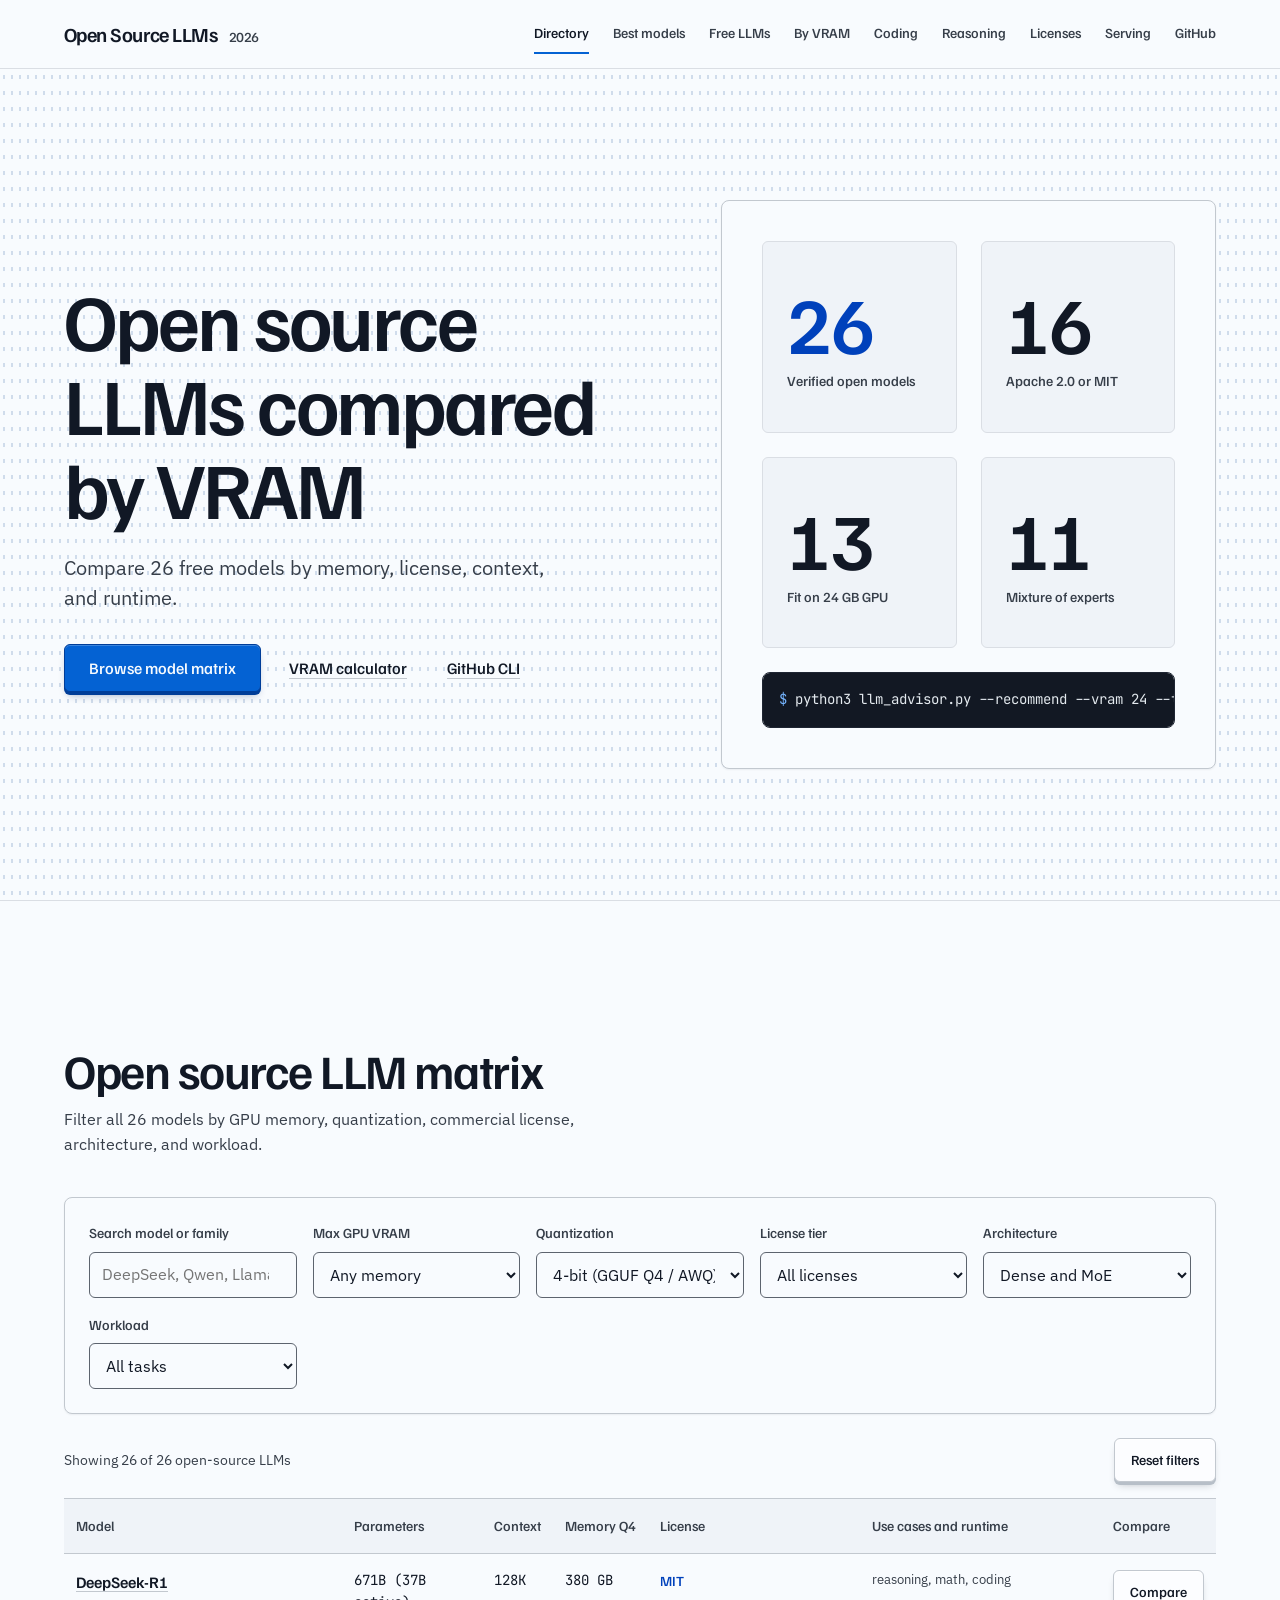
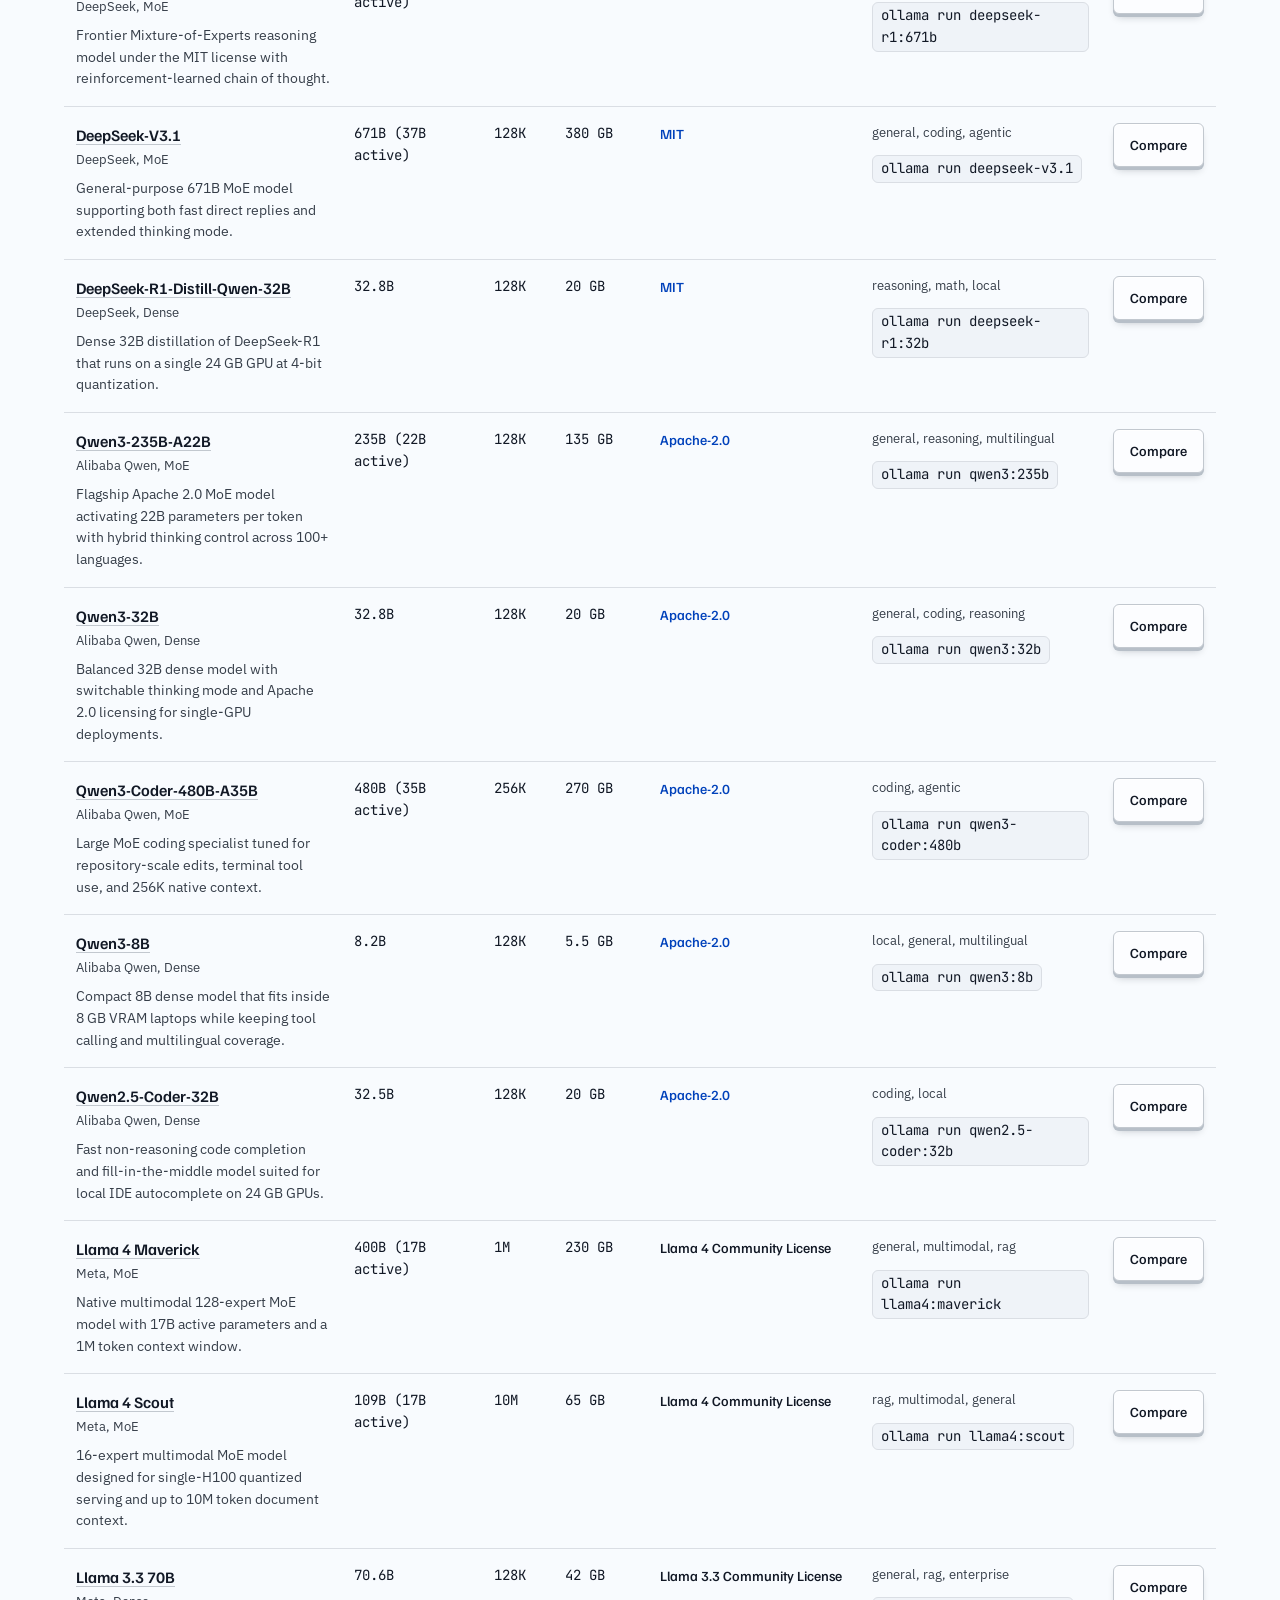
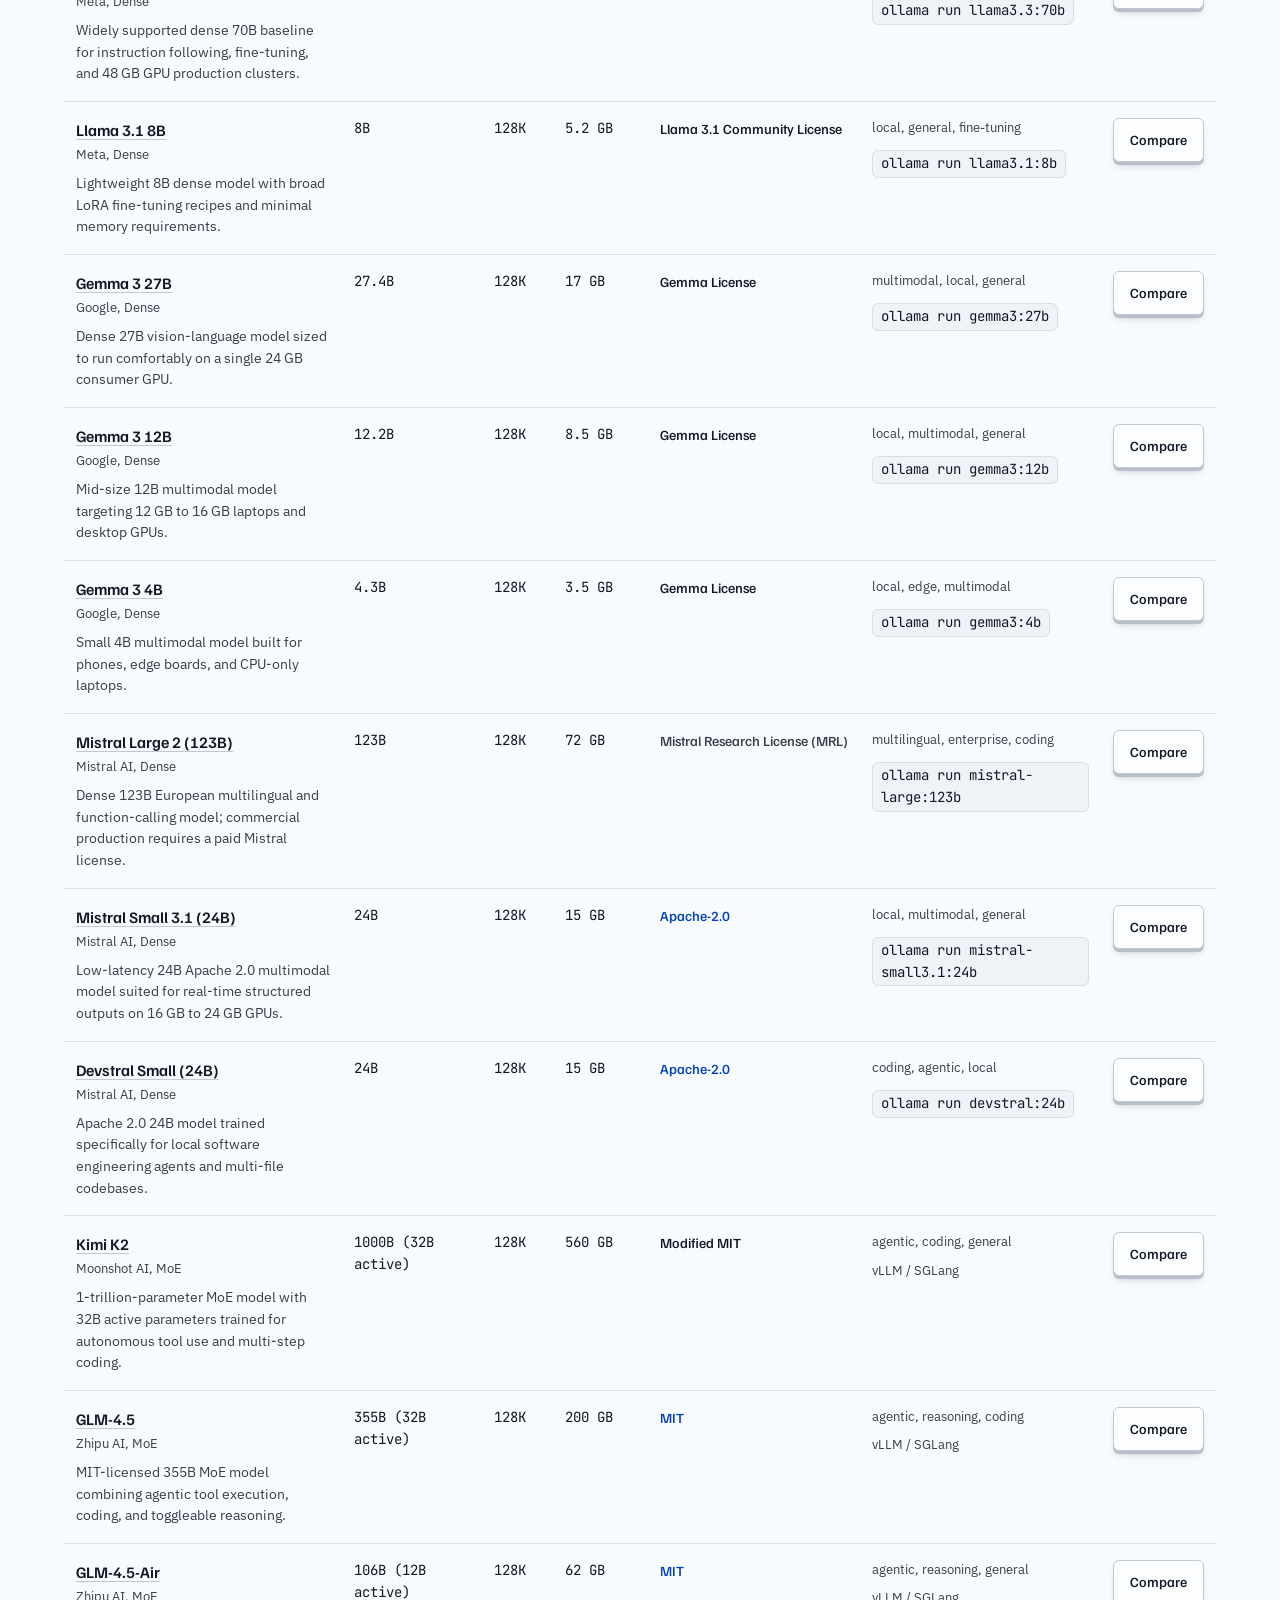
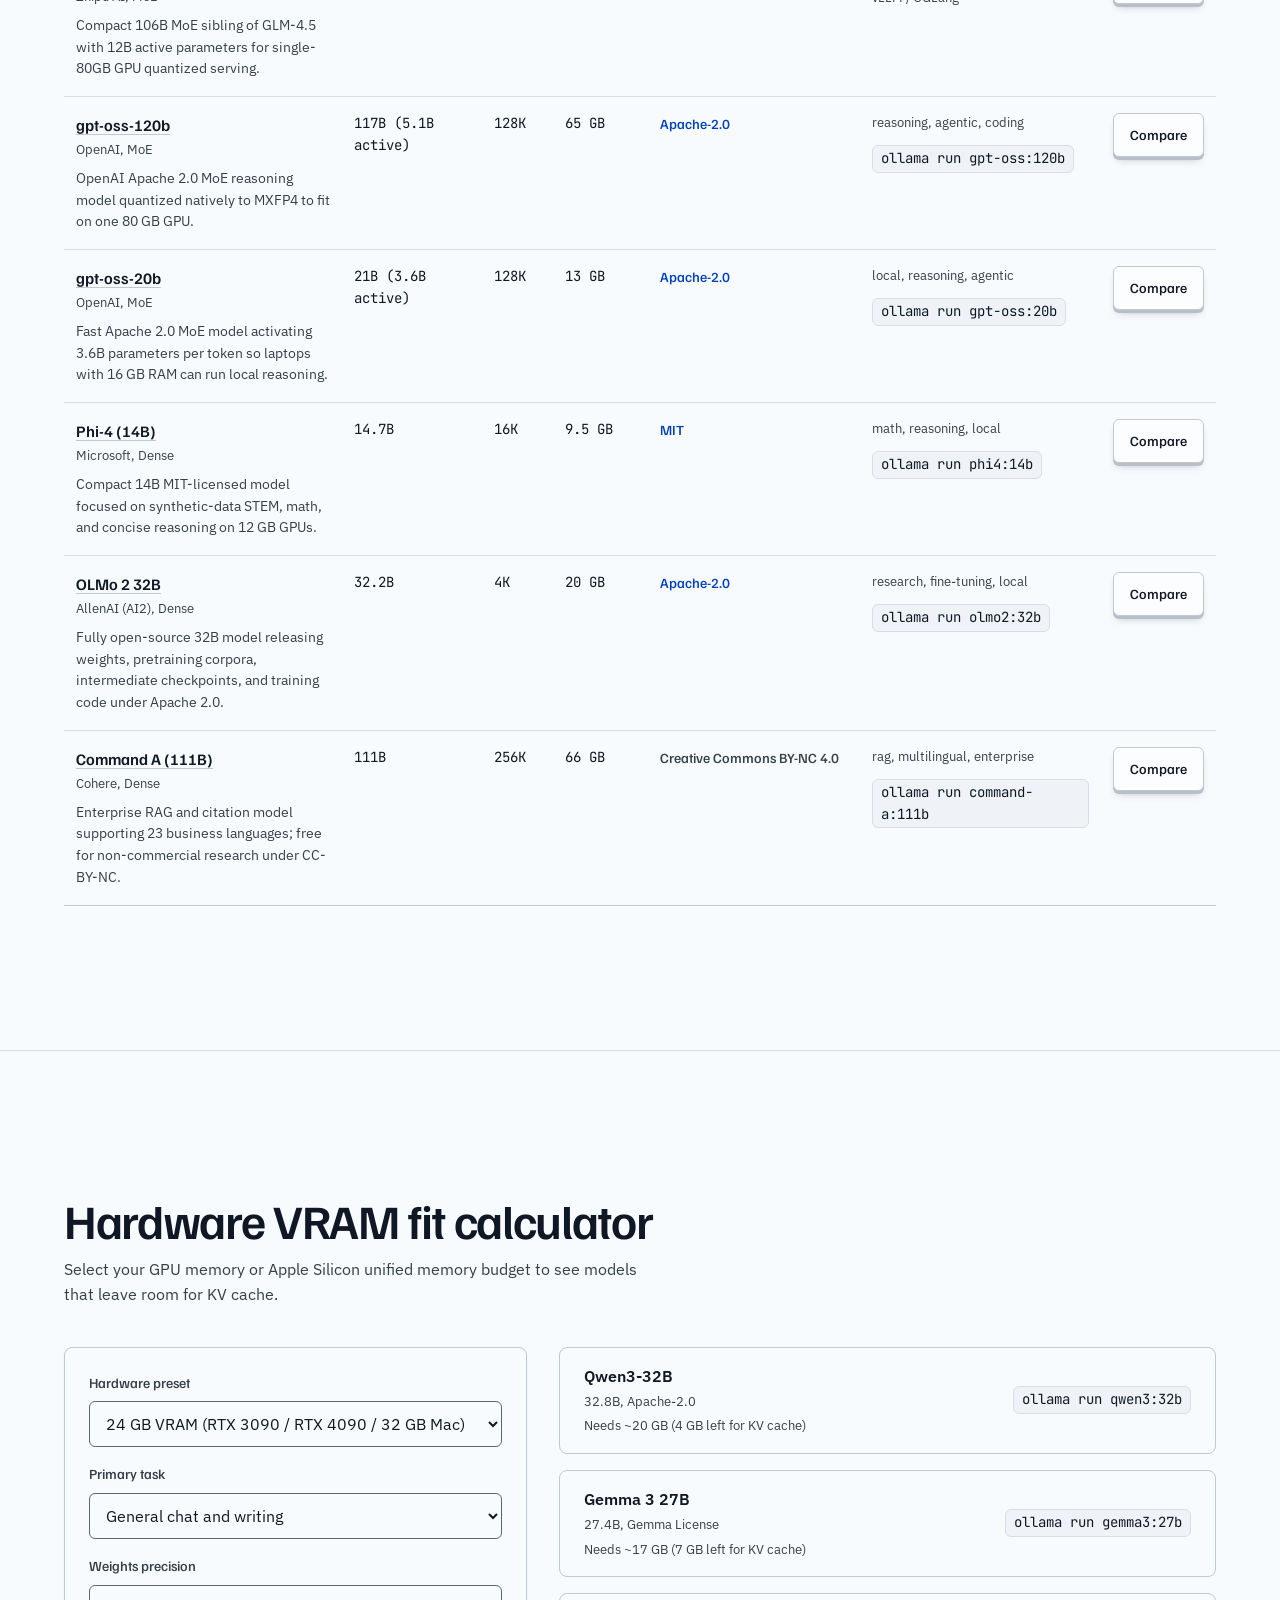
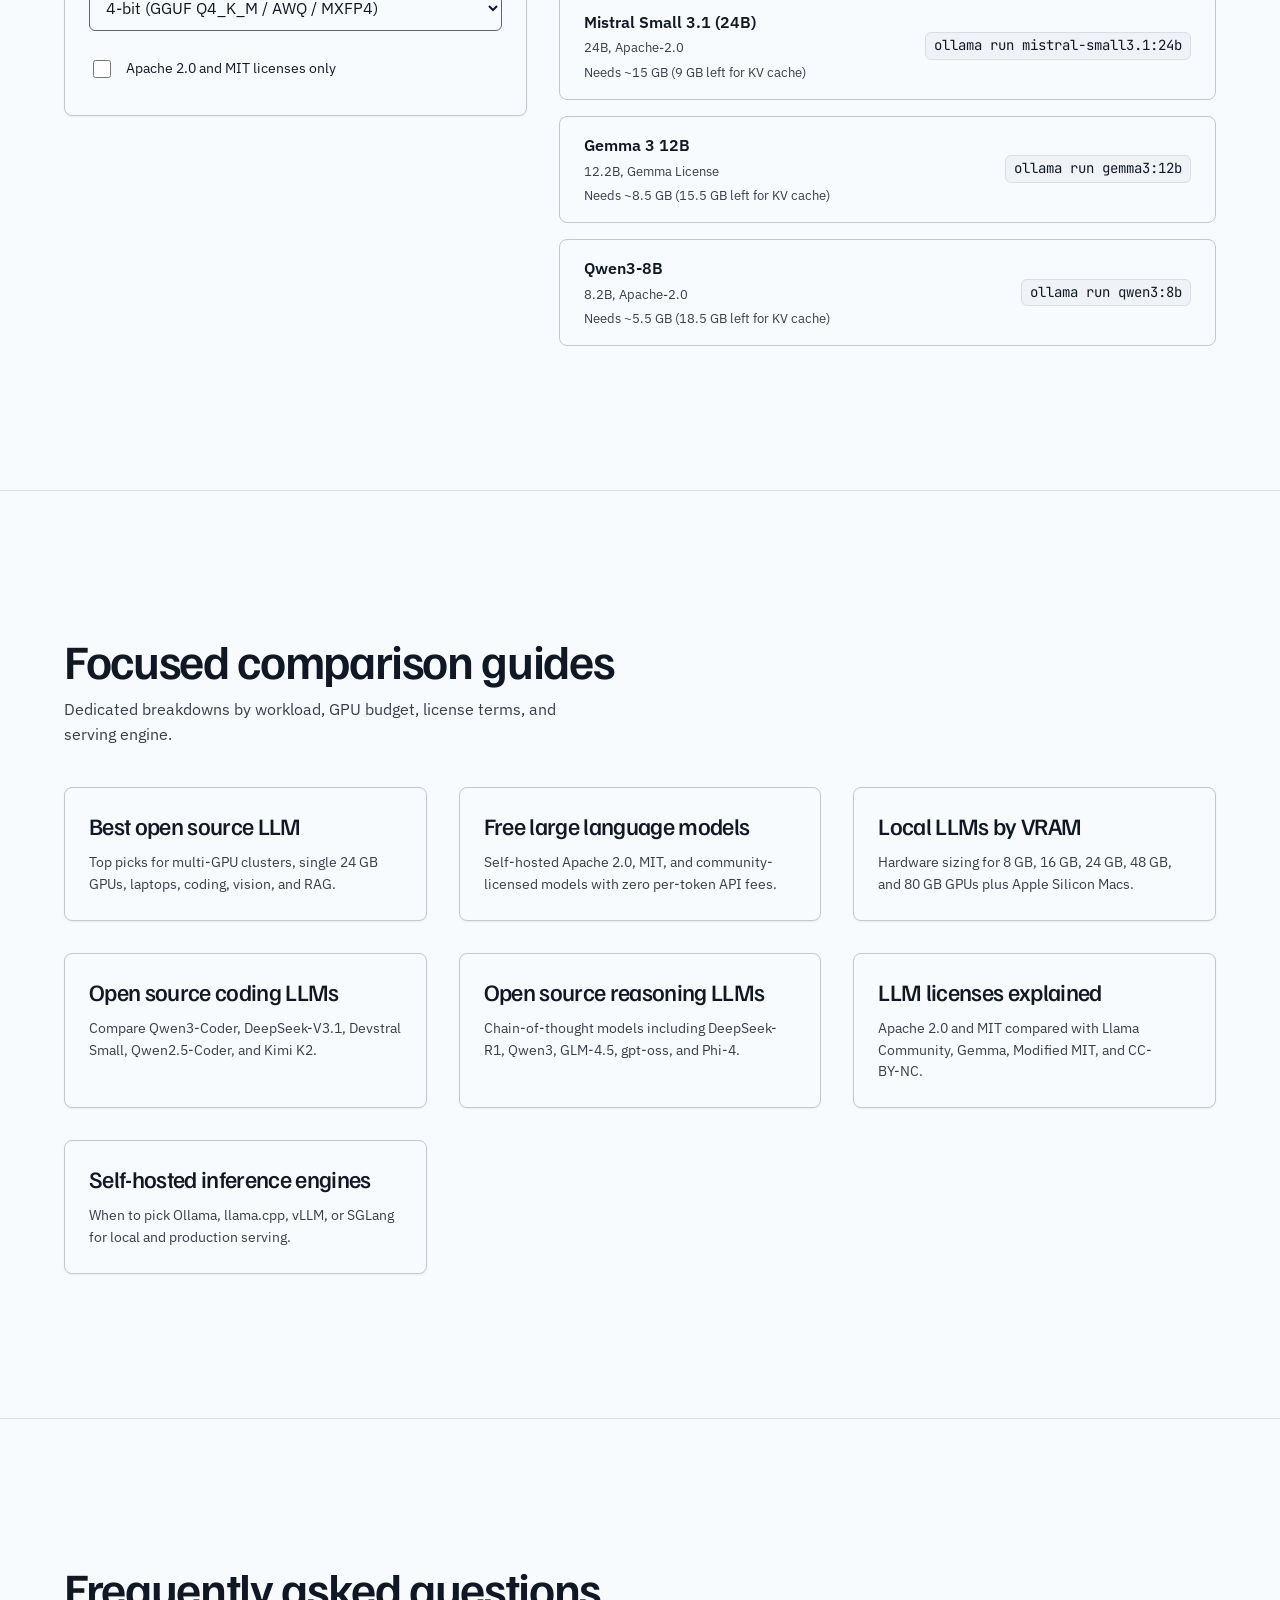
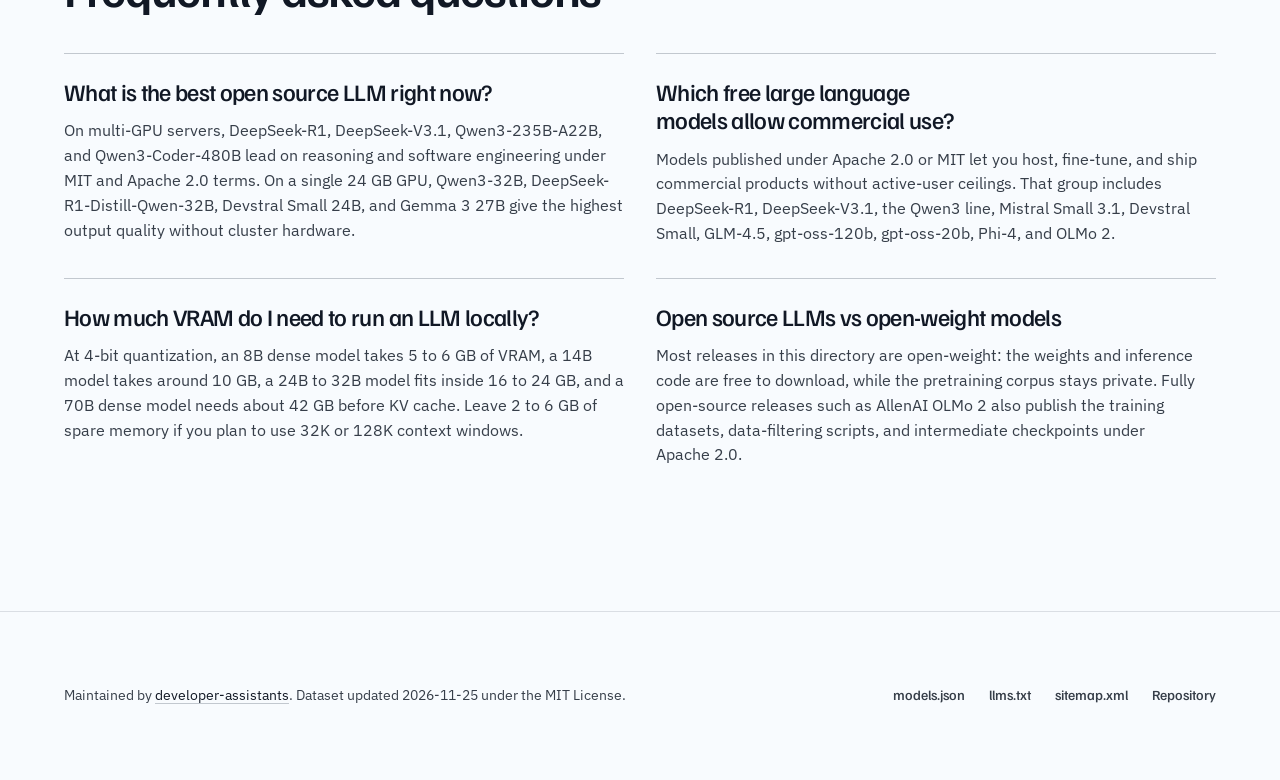
==== commit 0c520643: "Redesign docs with Hallmark Cobalt theme (0 FAIL, 0 REFLEX) and verify all model links/specs" ====
--- a/docs/index.html
+++ b/docs/index.html
@@ -19,7 +19,7 @@
   <link rel="icon" href="./assets/favicon.svg" type="image/svg+xml">
   <link rel="preconnect" href="https://fonts.googleapis.com">
   <link rel="preconnect" href="https://fonts.gstatic.com" crossorigin>
-  <link href="https://fonts.googleapis.com/css2?family=JetBrains+Mono:wght@400;500;700&family=Plus+Jakarta+Sans:wght@400;500;600;700&display=swap" rel="stylesheet">
+  <link href="https://fonts.googleapis.com/css2?family=Familjen+Grotesk:wght@500;600&family=IBM+Plex+Sans:wght@400;500&family=JetBrains+Mono:wght@400;500&display=swap" rel="stylesheet">
   <link rel="stylesheet" href="./styles/site.css">
   <script type="application/ld+json">
 {
@@ -84,7 +84,7 @@
     <div class="container site-header__inner">
       <a class="brand" href="./index.html">
         <span>Open Source LLMs</span>
-        <span class="brand__badge">2026</span>
+        <span class="brand__year">2026</span>
       </a>
       <nav class="nav" aria-label="Primary">
         <a href="./index.html" aria-current="page">Directory</a><a href="./best-open-source-llm.html">Best models</a><a href="./free-large-language-models.html">Free LLMs</a><a href="./local-llms-by-vram.html">By VRAM</a><a href="./open-source-coding-llms.html">Coding</a><a href="./open-source-reasoning-llms.html">Reasoning</a><a href="./open-source-llm-licenses.html">Licenses</a><a href="./self-hosted-llm-inference.html">Serving</a><a href="https://github.com/developer-assistants/open-source-llms" target="_blank" rel="noopener">GitHub</a>
@@ -94,36 +94,35 @@
   <main>
     <section class="hero">
       <div class="container hero__grid">
-        <div>
-          <p class="eyebrow">Open source LLMs · Verified 2026 directory</p>
-          <h1>Compare 26 open source LLMs by VRAM, license, and task</h1>
-          <p class="lead">Filter free large language models from DeepSeek, Qwen, Llama, Gemma, Mistral, GLM, Kimi, OpenAI gpt-oss, Phi, and OLMo. Check exact 4-bit and FP16 memory requirements, commercial terms, and runnable Ollama or vLLM commands.</p>
+        <div class="hero__copy">
+          <h1>Open source LLMs compared by VRAM</h1>
+          <p class="lead">Compare 26 free models by memory, license, context, and runtime.</p>
           <div class="hero__actions">
-            <a class="btn btn--primary" href="#directory">Browse model matrix</a>
-            <a class="btn" href="#vram-calculator">VRAM fit calculator</a>
-            <a class="btn" href="https://github.com/developer-assistants/open-source-llms" target="_blank" rel="noopener">GitHub CLI &amp; JSON</a>
-          </div>
-        </div>
-
-        <aside class="metrics-card" aria-label="Dataset summary">
-          <div class="metric-box">
-            <span class="metric-val metric-val--accent">26</span>
-            <span class="metric-lbl">Verified open-weight LLMs</span>
-          </div>
-          <div class="metric-box">
-            <span class="metric-val">16</span>
-            <span class="metric-lbl">Apache 2.0 or MIT</span>
-          </div>
-          <div class="metric-box">
-            <span class="metric-val">13</span>
-            <span class="metric-lbl">Fit on 24 GB GPU (Q4)</span>
-          </div>
-          <div class="metric-box">
-            <span class="metric-val">11</span>
-            <span class="metric-lbl">Mixture-of-Experts</span>
-          </div>
-          <div class="metric-box metric-box--wide">
-            <div class="cli-bar"><span>$</span>python3 llm_advisor.py --recommend --vram 24 --task coding --permissive-only</div>
+            <a class="key key--primary" href="#directory">Browse model matrix</a>
+            <a class="action-link" href="#vram-calculator">VRAM calculator</a>
+            <a class="action-link" href="https://github.com/developer-assistants/open-source-llms" target="_blank" rel="noopener">GitHub CLI</a>
+          </div>
+        </div>
+
+        <aside class="cut bench" aria-label="Dataset summary">
+          <div class="bench__cell">
+            <span class="bench__figure bench__figure--accent">26</span>
+            <span class="bench__label">Verified open models</span>
+          </div>
+          <div class="bench__cell">
+            <span class="bench__figure">16</span>
+            <span class="bench__label">Apache 2.0 or MIT</span>
+          </div>
+          <div class="bench__cell">
+            <span class="bench__figure">13</span>
+            <span class="bench__label">Fit on 24 GB GPU</span>
+          </div>
+          <div class="bench__cell">
+            <span class="bench__figure">11</span>
+            <span class="bench__label">Mixture of experts</span>
+          </div>
+          <div class="bench__cell--wide graphite cli-strip">
+            <span class="token">$</span> python3 llm_advisor.py --recommend --vram 24 --task coding
           </div>
         </aside>
       </div>
@@ -132,11 +131,11 @@
     <section class="section" id="directory">
       <div class="container">
         <div class="section-head">
-          <h2>Interactive open source LLM matrix</h2>
-          <p>Filter all 26 models by available GPU memory, quantization precision, commercial license tier, architecture, and primary workload.</p>
-        </div>
-
-        <form class="filter-bar" onsubmit="return false;">
+          <h2>Open source LLM matrix</h2>
+          <p>Filter all 26 models by GPU memory, quantization, commercial license, architecture, and workload.</p>
+        </div>
+
+        <form class="cut filter-bar" onsubmit="return false;">
           <div class="field">
             <label for="filter-search">Search model or family</label>
             <input id="filter-search" type="search" placeholder="DeepSeek, Qwen, Llama, 32B...">
@@ -146,7 +145,7 @@
             <select id="filter-vram">
               <option value="">Any memory</option>
               <option value="8">Up to 8 GB (Laptop)</option>
-              <option value="16">Up to 16 GB (RTX 4060 Ti / M-series)</option>
+              <option value="16">Up to 16 GB (RTX 4060 Ti / Mac)</option>
               <option value="24">Up to 24 GB (RTX 3090 / 4090)</option>
               <option value="48">Up to 48 GB (A6000 / L40S)</option>
               <option value="80">Up to 80 GB (A100 / H100)</option>
@@ -182,11 +181,11 @@
             <select id="filter-task">
               <option value="">All tasks</option>
               <option value="coding">Coding</option>
-              <option value="reasoning">Reasoning &amp; math</option>
+              <option value="reasoning">Reasoning and math</option>
               <option value="agentic">Agentic tool use</option>
-              <option value="local">Local / laptop</option>
+              <option value="local">Local and laptop</option>
               <option value="rag">Long-context RAG</option>
-              <option value="vision">Vision / multimodal</option>
+              <option value="vision">Vision and multimodal</option>
               <option value="open_data">Open training data</option>
             </select>
           </div>
@@ -194,7 +193,7 @@
 
         <div class="toolbar">
           <span id="result-count">Showing 26 of 26 open-source LLMs</span>
-          <button type="button" class="btn btn--sm" id="filter-reset">Reset filters</button>
+          <button type="button" class="key key--sm" id="filter-reset">Reset filters</button>
         </div>
 
         <div class="table-wrap">
@@ -204,9 +203,9 @@
                 <th>Model</th>
                 <th>Parameters</th>
                 <th>Context</th>
-                <th>VRAM (Q4)</th>
+                <th>Memory Q4</th>
                 <th>License</th>
-                <th>Use cases &amp; runtime</th>
+                <th>Use cases and runtime</th>
                 <th>Compare</th>
               </tr>
             </thead>
@@ -214,349 +213,349 @@
           <tr>
             <td>
               <span class="model-name"><a href="https://huggingface.co/deepseek-ai/DeepSeek-R1" target="_blank" rel="noopener">DeepSeek-R1</a></span>
-              <span class="model-org">DeepSeek · MoE</span>
+              <span class="model-meta">DeepSeek, MoE</span>
               <div class="model-summary">Frontier Mixture-of-Experts reasoning model under the MIT license with reinforcement-learned chain of thought.</div>
             </td>
-            <td class="mono">671B (37B active)</td>
-            <td class="mono">128K</td>
-            <td class="mono">380 GB</td>
-            <td><span class="pill pill--oss">MIT</span></td>
-            <td><span class="pill pill--tag">reasoning</span><span class="pill pill--tag">math</span><span class="pill pill--tag">coding</span><div style="margin-top:0.35rem"><code>ollama run deepseek-r1:671b</code></div></td>
-            <td><button type="button" class="btn btn--sm" data-compare-id="deepseek-r1">Compare</button></td>
+            <td class="mono num">671B (37B active)</td>
+            <td class="mono num">128K</td>
+            <td class="mono num">380 GB</td>
+            <td><span class="status-text status-text--oss">MIT</span></td>
+            <td><div class="tag-list">reasoning, math, coding</div><code class="run-cmd">ollama run deepseek-r1:671b</code></td>
+            <td><button type="button" class="key key--sm" data-compare-id="deepseek-r1">Compare</button></td>
           </tr>
           <tr>
             <td>
               <span class="model-name"><a href="https://huggingface.co/deepseek-ai/DeepSeek-V3.1" target="_blank" rel="noopener">DeepSeek-V3.1</a></span>
-              <span class="model-org">DeepSeek · MoE</span>
+              <span class="model-meta">DeepSeek, MoE</span>
               <div class="model-summary">General-purpose 671B MoE model supporting both fast direct replies and extended thinking mode.</div>
             </td>
-            <td class="mono">671B (37B active)</td>
-            <td class="mono">128K</td>
-            <td class="mono">380 GB</td>
-            <td><span class="pill pill--oss">MIT</span></td>
-            <td><span class="pill pill--tag">general</span><span class="pill pill--tag">coding</span><span class="pill pill--tag">agentic</span><div style="margin-top:0.35rem"><code>ollama run deepseek-v3.1</code></div></td>
-            <td><button type="button" class="btn btn--sm" data-compare-id="deepseek-v3-1">Compare</button></td>
+            <td class="mono num">671B (37B active)</td>
+            <td class="mono num">128K</td>
+            <td class="mono num">380 GB</td>
+            <td><span class="status-text status-text--oss">MIT</span></td>
+            <td><div class="tag-list">general, coding, agentic</div><code class="run-cmd">ollama run deepseek-v3.1</code></td>
+            <td><button type="button" class="key key--sm" data-compare-id="deepseek-v3-1">Compare</button></td>
           </tr>
           <tr>
             <td>
               <span class="model-name"><a href="https://huggingface.co/deepseek-ai/DeepSeek-R1-Distill-Qwen-32B" target="_blank" rel="noopener">DeepSeek-R1-Distill-Qwen-32B</a></span>
-              <span class="model-org">DeepSeek · Dense</span>
+              <span class="model-meta">DeepSeek, Dense</span>
               <div class="model-summary">Dense 32B distillation of DeepSeek-R1 that runs on a single 24 GB GPU at 4-bit quantization.</div>
             </td>
-            <td class="mono">32.8B</td>
-            <td class="mono">128K</td>
-            <td class="mono">20 GB</td>
-            <td><span class="pill pill--oss">MIT</span></td>
-            <td><span class="pill pill--tag">reasoning</span><span class="pill pill--tag">math</span><span class="pill pill--tag">local</span><div style="margin-top:0.35rem"><code>ollama run deepseek-r1:32b</code></div></td>
-            <td><button type="button" class="btn btn--sm" data-compare-id="deepseek-r1-distill-qwen-32b">Compare</button></td>
+            <td class="mono num">32.8B</td>
+            <td class="mono num">128K</td>
+            <td class="mono num">20 GB</td>
+            <td><span class="status-text status-text--oss">MIT</span></td>
+            <td><div class="tag-list">reasoning, math, local</div><code class="run-cmd">ollama run deepseek-r1:32b</code></td>
+            <td><button type="button" class="key key--sm" data-compare-id="deepseek-r1-distill-qwen-32b">Compare</button></td>
           </tr>
           <tr>
             <td>
               <span class="model-name"><a href="https://huggingface.co/Qwen/Qwen3-235B-A22B" target="_blank" rel="noopener">Qwen3-235B-A22B</a></span>
-              <span class="model-org">Alibaba Qwen · MoE</span>
+              <span class="model-meta">Alibaba Qwen, MoE</span>
               <div class="model-summary">Flagship Apache 2.0 MoE model activating 22B parameters per token with hybrid thinking control across 100+ languages.</div>
             </td>
-            <td class="mono">235B (22B active)</td>
-            <td class="mono">128K</td>
-            <td class="mono">135 GB</td>
-            <td><span class="pill pill--oss">Apache-2.0</span></td>
-            <td><span class="pill pill--tag">general</span><span class="pill pill--tag">reasoning</span><span class="pill pill--tag">multilingual</span><div style="margin-top:0.35rem"><code>ollama run qwen3:235b</code></div></td>
-            <td><button type="button" class="btn btn--sm" data-compare-id="qwen3-235b-a22b">Compare</button></td>
+            <td class="mono num">235B (22B active)</td>
+            <td class="mono num">128K</td>
+            <td class="mono num">135 GB</td>
+            <td><span class="status-text status-text--oss">Apache-2.0</span></td>
+            <td><div class="tag-list">general, reasoning, multilingual</div><code class="run-cmd">ollama run qwen3:235b</code></td>
+            <td><button type="button" class="key key--sm" data-compare-id="qwen3-235b-a22b">Compare</button></td>
           </tr>
           <tr>
             <td>
               <span class="model-name"><a href="https://huggingface.co/Qwen/Qwen3-32B" target="_blank" rel="noopener">Qwen3-32B</a></span>
-              <span class="model-org">Alibaba Qwen · Dense</span>
+              <span class="model-meta">Alibaba Qwen, Dense</span>
               <div class="model-summary">Balanced 32B dense model with switchable thinking mode and Apache 2.0 licensing for single-GPU deployments.</div>
             </td>
-            <td class="mono">32.8B</td>
-            <td class="mono">128K</td>
-            <td class="mono">20 GB</td>
-            <td><span class="pill pill--oss">Apache-2.0</span></td>
-            <td><span class="pill pill--tag">general</span><span class="pill pill--tag">coding</span><span class="pill pill--tag">reasoning</span><div style="margin-top:0.35rem"><code>ollama run qwen3:32b</code></div></td>
-            <td><button type="button" class="btn btn--sm" data-compare-id="qwen3-32b">Compare</button></td>
+            <td class="mono num">32.8B</td>
+            <td class="mono num">128K</td>
+            <td class="mono num">20 GB</td>
+            <td><span class="status-text status-text--oss">Apache-2.0</span></td>
+            <td><div class="tag-list">general, coding, reasoning</div><code class="run-cmd">ollama run qwen3:32b</code></td>
+            <td><button type="button" class="key key--sm" data-compare-id="qwen3-32b">Compare</button></td>
           </tr>
           <tr>
             <td>
               <span class="model-name"><a href="https://huggingface.co/Qwen/Qwen3-Coder-480B-A35B-Instruct" target="_blank" rel="noopener">Qwen3-Coder-480B-A35B</a></span>
-              <span class="model-org">Alibaba Qwen · MoE</span>
+              <span class="model-meta">Alibaba Qwen, MoE</span>
               <div class="model-summary">Large MoE coding specialist tuned for repository-scale edits, terminal tool use, and 256K native context.</div>
             </td>
-            <td class="mono">480B (35B active)</td>
-            <td class="mono">256K</td>
-            <td class="mono">270 GB</td>
-            <td><span class="pill pill--oss">Apache-2.0</span></td>
-            <td><span class="pill pill--tag">coding</span><span class="pill pill--tag">agentic</span><div style="margin-top:0.35rem"><code>ollama run qwen3-coder:480b</code></div></td>
-            <td><button type="button" class="btn btn--sm" data-compare-id="qwen3-coder-480b">Compare</button></td>
+            <td class="mono num">480B (35B active)</td>
+            <td class="mono num">256K</td>
+            <td class="mono num">270 GB</td>
+            <td><span class="status-text status-text--oss">Apache-2.0</span></td>
+            <td><div class="tag-list">coding, agentic</div><code class="run-cmd">ollama run qwen3-coder:480b</code></td>
+            <td><button type="button" class="key key--sm" data-compare-id="qwen3-coder-480b">Compare</button></td>
           </tr>
           <tr>
             <td>
               <span class="model-name"><a href="https://huggingface.co/Qwen/Qwen3-8B" target="_blank" rel="noopener">Qwen3-8B</a></span>
-              <span class="model-org">Alibaba Qwen · Dense</span>
+              <span class="model-meta">Alibaba Qwen, Dense</span>
               <div class="model-summary">Compact 8B dense model that fits inside 8 GB VRAM laptops while keeping tool calling and multilingual coverage.</div>
             </td>
-            <td class="mono">8.2B</td>
-            <td class="mono">128K</td>
-            <td class="mono">5.5 GB</td>
-            <td><span class="pill pill--oss">Apache-2.0</span></td>
-            <td><span class="pill pill--tag">local</span><span class="pill pill--tag">general</span><span class="pill pill--tag">multilingual</span><div style="margin-top:0.35rem"><code>ollama run qwen3:8b</code></div></td>
-            <td><button type="button" class="btn btn--sm" data-compare-id="qwen3-8b">Compare</button></td>
+            <td class="mono num">8.2B</td>
+            <td class="mono num">128K</td>
+            <td class="mono num">5.5 GB</td>
+            <td><span class="status-text status-text--oss">Apache-2.0</span></td>
+            <td><div class="tag-list">local, general, multilingual</div><code class="run-cmd">ollama run qwen3:8b</code></td>
+            <td><button type="button" class="key key--sm" data-compare-id="qwen3-8b">Compare</button></td>
           </tr>
           <tr>
             <td>
               <span class="model-name"><a href="https://huggingface.co/Qwen/Qwen2.5-Coder-32B-Instruct" target="_blank" rel="noopener">Qwen2.5-Coder-32B</a></span>
-              <span class="model-org">Alibaba Qwen · Dense</span>
+              <span class="model-meta">Alibaba Qwen, Dense</span>
               <div class="model-summary">Fast non-reasoning code completion and fill-in-the-middle model suited for local IDE autocomplete on 24 GB GPUs.</div>
             </td>
-            <td class="mono">32.5B</td>
-            <td class="mono">128K</td>
-            <td class="mono">20 GB</td>
-            <td><span class="pill pill--oss">Apache-2.0</span></td>
-            <td><span class="pill pill--tag">coding</span><span class="pill pill--tag">local</span><div style="margin-top:0.35rem"><code>ollama run qwen2.5-coder:32b</code></div></td>
-            <td><button type="button" class="btn btn--sm" data-compare-id="qwen2-5-coder-32b">Compare</button></td>
+            <td class="mono num">32.5B</td>
+            <td class="mono num">128K</td>
+            <td class="mono num">20 GB</td>
+            <td><span class="status-text status-text--oss">Apache-2.0</span></td>
+            <td><div class="tag-list">coding, local</div><code class="run-cmd">ollama run qwen2.5-coder:32b</code></td>
+            <td><button type="button" class="key key--sm" data-compare-id="qwen2-5-coder-32b">Compare</button></td>
           </tr>
           <tr>
             <td>
               <span class="model-name"><a href="https://huggingface.co/meta-llama/Llama-4-Maverick-17B-128E-Instruct" target="_blank" rel="noopener">Llama 4 Maverick</a></span>
-              <span class="model-org">Meta · MoE</span>
+              <span class="model-meta">Meta, MoE</span>
               <div class="model-summary">Native multimodal 128-expert MoE model with 17B active parameters and a 1M token context window.</div>
             </td>
-            <td class="mono">400B (17B active)</td>
-            <td class="mono">1M</td>
-            <td class="mono">230 GB</td>
-            <td><span class="pill pill--community">Llama 4 Community License</span></td>
-            <td><span class="pill pill--tag">general</span><span class="pill pill--tag">multimodal</span><span class="pill pill--tag">rag</span><div style="margin-top:0.35rem"><code>ollama run llama4:maverick</code></div></td>
-            <td><button type="button" class="btn btn--sm" data-compare-id="llama-4-maverick">Compare</button></td>
+            <td class="mono num">400B (17B active)</td>
+            <td class="mono num">1M</td>
+            <td class="mono num">230 GB</td>
+            <td><span class="status-text status-text--community">Llama 4 Community License</span></td>
+            <td><div class="tag-list">general, multimodal, rag</div><code class="run-cmd">ollama run llama4:maverick</code></td>
+            <td><button type="button" class="key key--sm" data-compare-id="llama-4-maverick">Compare</button></td>
           </tr>
           <tr>
             <td>
               <span class="model-name"><a href="https://huggingface.co/meta-llama/Llama-4-Scout-17B-16E-Instruct" target="_blank" rel="noopener">Llama 4 Scout</a></span>
-              <span class="model-org">Meta · MoE</span>
+              <span class="model-meta">Meta, MoE</span>
               <div class="model-summary">16-expert multimodal MoE model designed for single-H100 quantized serving and up to 10M token document context.</div>
             </td>
-            <td class="mono">109B (17B active)</td>
-            <td class="mono">10M</td>
-            <td class="mono">65 GB</td>
-            <td><span class="pill pill--community">Llama 4 Community License</span></td>
-            <td><span class="pill pill--tag">rag</span><span class="pill pill--tag">multimodal</span><span class="pill pill--tag">general</span><div style="margin-top:0.35rem"><code>ollama run llama4:scout</code></div></td>
-            <td><button type="button" class="btn btn--sm" data-compare-id="llama-4-scout">Compare</button></td>
+            <td class="mono num">109B (17B active)</td>
+            <td class="mono num">10M</td>
+            <td class="mono num">65 GB</td>
+            <td><span class="status-text status-text--community">Llama 4 Community License</span></td>
+            <td><div class="tag-list">rag, multimodal, general</div><code class="run-cmd">ollama run llama4:scout</code></td>
+            <td><button type="button" class="key key--sm" data-compare-id="llama-4-scout">Compare</button></td>
           </tr>
           <tr>
             <td>
               <span class="model-name"><a href="https://huggingface.co/meta-llama/Llama-3.3-70B-Instruct" target="_blank" rel="noopener">Llama 3.3 70B</a></span>
-              <span class="model-org">Meta · Dense</span>
+              <span class="model-meta">Meta, Dense</span>
               <div class="model-summary">Widely supported dense 70B baseline for instruction following, fine-tuning, and 48 GB GPU production clusters.</div>
             </td>
-            <td class="mono">70.6B</td>
-            <td class="mono">128K</td>
-            <td class="mono">42 GB</td>
-            <td><span class="pill pill--community">Llama 3.3 Community License</span></td>
-            <td><span class="pill pill--tag">general</span><span class="pill pill--tag">rag</span><span class="pill pill--tag">enterprise</span><div style="margin-top:0.35rem"><code>ollama run llama3.3:70b</code></div></td>
-            <td><button type="button" class="btn btn--sm" data-compare-id="llama-3-3-70b">Compare</button></td>
+            <td class="mono num">70.6B</td>
+            <td class="mono num">128K</td>
+            <td class="mono num">42 GB</td>
+            <td><span class="status-text status-text--community">Llama 3.3 Community License</span></td>
+            <td><div class="tag-list">general, rag, enterprise</div><code class="run-cmd">ollama run llama3.3:70b</code></td>
+            <td><button type="button" class="key key--sm" data-compare-id="llama-3-3-70b">Compare</button></td>
           </tr>
           <tr>
             <td>
               <span class="model-name"><a href="https://huggingface.co/meta-llama/Llama-3.1-8B-Instruct" target="_blank" rel="noopener">Llama 3.1 8B</a></span>
-              <span class="model-org">Meta · Dense</span>
+              <span class="model-meta">Meta, Dense</span>
               <div class="model-summary">Lightweight 8B dense model with broad LoRA fine-tuning recipes and minimal memory requirements.</div>
             </td>
-            <td class="mono">8B</td>
-            <td class="mono">128K</td>
-            <td class="mono">5.2 GB</td>
-            <td><span class="pill pill--community">Llama 3.1 Community License</span></td>
-            <td><span class="pill pill--tag">local</span><span class="pill pill--tag">general</span><span class="pill pill--tag">fine-tuning</span><div style="margin-top:0.35rem"><code>ollama run llama3.1:8b</code></div></td>
-            <td><button type="button" class="btn btn--sm" data-compare-id="llama-3-1-8b">Compare</button></td>
+            <td class="mono num">8B</td>
+            <td class="mono num">128K</td>
+            <td class="mono num">5.2 GB</td>
+            <td><span class="status-text status-text--community">Llama 3.1 Community License</span></td>
+            <td><div class="tag-list">local, general, fine-tuning</div><code class="run-cmd">ollama run llama3.1:8b</code></td>
+            <td><button type="button" class="key key--sm" data-compare-id="llama-3-1-8b">Compare</button></td>
           </tr>
           <tr>
             <td>
               <span class="model-name"><a href="https://huggingface.co/google/gemma-3-27b-it" target="_blank" rel="noopener">Gemma 3 27B</a></span>
-              <span class="model-org">Google · Dense</span>
+              <span class="model-meta">Google, Dense</span>
               <div class="model-summary">Dense 27B vision-language model sized to run comfortably on a single 24 GB consumer GPU.</div>
             </td>
-            <td class="mono">27.4B</td>
-            <td class="mono">128K</td>
-            <td class="mono">17 GB</td>
-            <td><span class="pill pill--community">Gemma License</span></td>
-            <td><span class="pill pill--tag">multimodal</span><span class="pill pill--tag">local</span><span class="pill pill--tag">general</span><div style="margin-top:0.35rem"><code>ollama run gemma3:27b</code></div></td>
-            <td><button type="button" class="btn btn--sm" data-compare-id="gemma-3-27b">Compare</button></td>
+            <td class="mono num">27.4B</td>
+            <td class="mono num">128K</td>
+            <td class="mono num">17 GB</td>
+            <td><span class="status-text status-text--community">Gemma License</span></td>
+            <td><div class="tag-list">multimodal, local, general</div><code class="run-cmd">ollama run gemma3:27b</code></td>
+            <td><button type="button" class="key key--sm" data-compare-id="gemma-3-27b">Compare</button></td>
           </tr>
           <tr>
             <td>
               <span class="model-name"><a href="https://huggingface.co/google/gemma-3-12b-it" target="_blank" rel="noopener">Gemma 3 12B</a></span>
-              <span class="model-org">Google · Dense</span>
+              <span class="model-meta">Google, Dense</span>
               <div class="model-summary">Mid-size 12B multimodal model targeting 12 GB to 16 GB laptops and desktop GPUs.</div>
             </td>
-            <td class="mono">12.2B</td>
-            <td class="mono">128K</td>
-            <td class="mono">8.5 GB</td>
-            <td><span class="pill pill--community">Gemma License</span></td>
-            <td><span class="pill pill--tag">local</span><span class="pill pill--tag">multimodal</span><span class="pill pill--tag">general</span><div style="margin-top:0.35rem"><code>ollama run gemma3:12b</code></div></td>
-            <td><button type="button" class="btn btn--sm" data-compare-id="gemma-3-12b">Compare</button></td>
+            <td class="mono num">12.2B</td>
+            <td class="mono num">128K</td>
+            <td class="mono num">8.5 GB</td>
+            <td><span class="status-text status-text--community">Gemma License</span></td>
+            <td><div class="tag-list">local, multimodal, general</div><code class="run-cmd">ollama run gemma3:12b</code></td>
+            <td><button type="button" class="key key--sm" data-compare-id="gemma-3-12b">Compare</button></td>
           </tr>
           <tr>
             <td>
               <span class="model-name"><a href="https://huggingface.co/google/gemma-3-4b-it" target="_blank" rel="noopener">Gemma 3 4B</a></span>
-              <span class="model-org">Google · Dense</span>
+              <span class="model-meta">Google, Dense</span>
               <div class="model-summary">Small 4B multimodal model built for phones, edge boards, and CPU-only laptops.</div>
             </td>
-            <td class="mono">4.3B</td>
-            <td class="mono">128K</td>
-            <td class="mono">3.5 GB</td>
-            <td><span class="pill pill--community">Gemma License</span></td>
-            <td><span class="pill pill--tag">local</span><span class="pill pill--tag">edge</span><span class="pill pill--tag">multimodal</span><div style="margin-top:0.35rem"><code>ollama run gemma3:4b</code></div></td>
-            <td><button type="button" class="btn btn--sm" data-compare-id="gemma-3-4b">Compare</button></td>
+            <td class="mono num">4.3B</td>
+            <td class="mono num">128K</td>
+            <td class="mono num">3.5 GB</td>
+            <td><span class="status-text status-text--community">Gemma License</span></td>
+            <td><div class="tag-list">local, edge, multimodal</div><code class="run-cmd">ollama run gemma3:4b</code></td>
+            <td><button type="button" class="key key--sm" data-compare-id="gemma-3-4b">Compare</button></td>
           </tr>
           <tr>
             <td>
               <span class="model-name"><a href="https://huggingface.co/mistralai/Mistral-Large-Instruct-2411" target="_blank" rel="noopener">Mistral Large 2 (123B)</a></span>
-              <span class="model-org">Mistral AI · Dense</span>
+              <span class="model-meta">Mistral AI, Dense</span>
               <div class="model-summary">Dense 123B European multilingual and function-calling model; commercial production requires a paid Mistral license.</div>
             </td>
-            <td class="mono">123B</td>
-            <td class="mono">128K</td>
-            <td class="mono">72 GB</td>
-            <td><span class="pill pill--research">Mistral Research License (MRL)</span></td>
-            <td><span class="pill pill--tag">multilingual</span><span class="pill pill--tag">enterprise</span><span class="pill pill--tag">coding</span><div style="margin-top:0.35rem"><code>ollama run mistral-large:123b</code></div></td>
-            <td><button type="button" class="btn btn--sm" data-compare-id="mistral-large-2">Compare</button></td>
+            <td class="mono num">123B</td>
+            <td class="mono num">128K</td>
+            <td class="mono num">72 GB</td>
+            <td><span class="status-text status-text--research">Mistral Research License (MRL)</span></td>
+            <td><div class="tag-list">multilingual, enterprise, coding</div><code class="run-cmd">ollama run mistral-large:123b</code></td>
+            <td><button type="button" class="key key--sm" data-compare-id="mistral-large-2">Compare</button></td>
           </tr>
           <tr>
             <td>
               <span class="model-name"><a href="https://huggingface.co/mistralai/Mistral-Small-3.1-24B-Instruct-2503" target="_blank" rel="noopener">Mistral Small 3.1 (24B)</a></span>
-              <span class="model-org">Mistral AI · Dense</span>
+              <span class="model-meta">Mistral AI, Dense</span>
               <div class="model-summary">Low-latency 24B Apache 2.0 multimodal model suited for real-time structured outputs on 16 GB to 24 GB GPUs.</div>
             </td>
-            <td class="mono">24B</td>
-            <td class="mono">128K</td>
-            <td class="mono">15 GB</td>
-            <td><span class="pill pill--oss">Apache-2.0</span></td>
-            <td><span class="pill pill--tag">local</span><span class="pill pill--tag">multimodal</span><span class="pill pill--tag">general</span><div style="margin-top:0.35rem"><code>ollama run mistral-small3.1:24b</code></div></td>
-            <td><button type="button" class="btn btn--sm" data-compare-id="mistral-small-3-1">Compare</button></td>
+            <td class="mono num">24B</td>
+            <td class="mono num">128K</td>
+            <td class="mono num">15 GB</td>
+            <td><span class="status-text status-text--oss">Apache-2.0</span></td>
+            <td><div class="tag-list">local, multimodal, general</div><code class="run-cmd">ollama run mistral-small3.1:24b</code></td>
+            <td><button type="button" class="key key--sm" data-compare-id="mistral-small-3-1">Compare</button></td>
           </tr>
           <tr>
             <td>
               <span class="model-name"><a href="https://huggingface.co/mistralai/Devstral-Small-2505" target="_blank" rel="noopener">Devstral Small (24B)</a></span>
-              <span class="model-org">Mistral AI · Dense</span>
+              <span class="model-meta">Mistral AI, Dense</span>
               <div class="model-summary">Apache 2.0 24B model trained specifically for local software engineering agents and multi-file codebases.</div>
             </td>
-            <td class="mono">24B</td>
-            <td class="mono">128K</td>
-            <td class="mono">15 GB</td>
-            <td><span class="pill pill--oss">Apache-2.0</span></td>
-            <td><span class="pill pill--tag">coding</span><span class="pill pill--tag">agentic</span><span class="pill pill--tag">local</span><div style="margin-top:0.35rem"><code>ollama run devstral:24b</code></div></td>
-            <td><button type="button" class="btn btn--sm" data-compare-id="devstral-small">Compare</button></td>
+            <td class="mono num">24B</td>
+            <td class="mono num">128K</td>
+            <td class="mono num">15 GB</td>
+            <td><span class="status-text status-text--oss">Apache-2.0</span></td>
+            <td><div class="tag-list">coding, agentic, local</div><code class="run-cmd">ollama run devstral:24b</code></td>
+            <td><button type="button" class="key key--sm" data-compare-id="devstral-small">Compare</button></td>
           </tr>
           <tr>
             <td>
               <span class="model-name"><a href="https://huggingface.co/moonshotai/Kimi-K2-Instruct" target="_blank" rel="noopener">Kimi K2</a></span>
-              <span class="model-org">Moonshot AI · MoE</span>
+              <span class="model-meta">Moonshot AI, MoE</span>
               <div class="model-summary">1-trillion-parameter MoE model with 32B active parameters trained for autonomous tool use and multi-step coding.</div>
             </td>
-            <td class="mono">1000B (32B active)</td>
-            <td class="mono">128K</td>
-            <td class="mono">560 GB</td>
-            <td><span class="pill pill--community">Modified MIT</span></td>
-            <td><span class="pill pill--tag">agentic</span><span class="pill pill--tag">coding</span><span class="pill pill--tag">general</span><div style="margin-top:0.35rem"><span class="model-org">vLLM / SGLang</span></div></td>
-            <td><button type="button" class="btn btn--sm" data-compare-id="kimi-k2">Compare</button></td>
+            <td class="mono num">1000B (32B active)</td>
+            <td class="mono num">128K</td>
+            <td class="mono num">560 GB</td>
+            <td><span class="status-text status-text--community">Modified MIT</span></td>
+            <td><div class="tag-list">agentic, coding, general</div><span class="model-meta">vLLM / SGLang</span></td>
+            <td><button type="button" class="key key--sm" data-compare-id="kimi-k2">Compare</button></td>
           </tr>
           <tr>
             <td>
               <span class="model-name"><a href="https://huggingface.co/zai-org/GLM-4.5" target="_blank" rel="noopener">GLM-4.5</a></span>
-              <span class="model-org">Zhipu AI · MoE</span>
+              <span class="model-meta">Zhipu AI, MoE</span>
               <div class="model-summary">MIT-licensed 355B MoE model combining agentic tool execution, coding, and toggleable reasoning.</div>
             </td>
-            <td class="mono">355B (32B active)</td>
-            <td class="mono">128K</td>
-            <td class="mono">200 GB</td>
-            <td><span class="pill pill--oss">MIT</span></td>
-            <td><span class="pill pill--tag">agentic</span><span class="pill pill--tag">reasoning</span><span class="pill pill--tag">coding</span><div style="margin-top:0.35rem"><span class="model-org">vLLM / SGLang</span></div></td>
-            <td><button type="button" class="btn btn--sm" data-compare-id="glm-4-5">Compare</button></td>
+            <td class="mono num">355B (32B active)</td>
+            <td class="mono num">128K</td>
+            <td class="mono num">200 GB</td>
+            <td><span class="status-text status-text--oss">MIT</span></td>
+            <td><div class="tag-list">agentic, reasoning, coding</div><span class="model-meta">vLLM / SGLang</span></td>
+            <td><button type="button" class="key key--sm" data-compare-id="glm-4-5">Compare</button></td>
           </tr>
           <tr>
             <td>
               <span class="model-name"><a href="https://huggingface.co/zai-org/GLM-4.5-Air" target="_blank" rel="noopener">GLM-4.5-Air</a></span>
-              <span class="model-org">Zhipu AI · MoE</span>
+              <span class="model-meta">Zhipu AI, MoE</span>
               <div class="model-summary">Compact 106B MoE sibling of GLM-4.5 with 12B active parameters for single-80GB GPU quantized serving.</div>
             </td>
-            <td class="mono">106B (12B active)</td>
-            <td class="mono">128K</td>
-            <td class="mono">62 GB</td>
-            <td><span class="pill pill--oss">MIT</span></td>
-            <td><span class="pill pill--tag">agentic</span><span class="pill pill--tag">reasoning</span><span class="pill pill--tag">general</span><div style="margin-top:0.35rem"><span class="model-org">vLLM / SGLang</span></div></td>
-            <td><button type="button" class="btn btn--sm" data-compare-id="glm-4-5-air">Compare</button></td>
+            <td class="mono num">106B (12B active)</td>
+            <td class="mono num">128K</td>
+            <td class="mono num">62 GB</td>
+            <td><span class="status-text status-text--oss">MIT</span></td>
+            <td><div class="tag-list">agentic, reasoning, general</div><span class="model-meta">vLLM / SGLang</span></td>
+            <td><button type="button" class="key key--sm" data-compare-id="glm-4-5-air">Compare</button></td>
           </tr>
           <tr>
             <td>
               <span class="model-name"><a href="https://huggingface.co/openai/gpt-oss-120b" target="_blank" rel="noopener">gpt-oss-120b</a></span>
-              <span class="model-org">OpenAI · MoE</span>
+              <span class="model-meta">OpenAI, MoE</span>
               <div class="model-summary">OpenAI Apache 2.0 MoE reasoning model quantized natively to MXFP4 to fit on one 80 GB GPU.</div>
             </td>
-            <td class="mono">117B (5.1B active)</td>
-            <td class="mono">128K</td>
-            <td class="mono">65 GB</td>
-            <td><span class="pill pill--oss">Apache-2.0</span></td>
-            <td><span class="pill pill--tag">reasoning</span><span class="pill pill--tag">agentic</span><span class="pill pill--tag">coding</span><div style="margin-top:0.35rem"><code>ollama run gpt-oss:120b</code></div></td>
-            <td><button type="button" class="btn btn--sm" data-compare-id="gpt-oss-120b">Compare</button></td>
+            <td class="mono num">117B (5.1B active)</td>
+            <td class="mono num">128K</td>
+            <td class="mono num">65 GB</td>
+            <td><span class="status-text status-text--oss">Apache-2.0</span></td>
+            <td><div class="tag-list">reasoning, agentic, coding</div><code class="run-cmd">ollama run gpt-oss:120b</code></td>
+            <td><button type="button" class="key key--sm" data-compare-id="gpt-oss-120b">Compare</button></td>
           </tr>
           <tr>
             <td>
               <span class="model-name"><a href="https://huggingface.co/openai/gpt-oss-20b" target="_blank" rel="noopener">gpt-oss-20b</a></span>
-              <span class="model-org">OpenAI · MoE</span>
+              <span class="model-meta">OpenAI, MoE</span>
               <div class="model-summary">Fast Apache 2.0 MoE model activating 3.6B parameters per token so laptops with 16 GB RAM can run local reasoning.</div>
             </td>
-            <td class="mono">21B (3.6B active)</td>
-            <td class="mono">128K</td>
-            <td class="mono">13 GB</td>
-            <td><span class="pill pill--oss">Apache-2.0</span></td>
-            <td><span class="pill pill--tag">local</span><span class="pill pill--tag">reasoning</span><span class="pill pill--tag">agentic</span><div style="margin-top:0.35rem"><code>ollama run gpt-oss:20b</code></div></td>
-            <td><button type="button" class="btn btn--sm" data-compare-id="gpt-oss-20b">Compare</button></td>
+            <td class="mono num">21B (3.6B active)</td>
+            <td class="mono num">128K</td>
+            <td class="mono num">13 GB</td>
+            <td><span class="status-text status-text--oss">Apache-2.0</span></td>
+            <td><div class="tag-list">local, reasoning, agentic</div><code class="run-cmd">ollama run gpt-oss:20b</code></td>
+            <td><button type="button" class="key key--sm" data-compare-id="gpt-oss-20b">Compare</button></td>
           </tr>
           <tr>
             <td>
               <span class="model-name"><a href="https://huggingface.co/microsoft/phi-4" target="_blank" rel="noopener">Phi-4 (14B)</a></span>
-              <span class="model-org">Microsoft · Dense</span>
+              <span class="model-meta">Microsoft, Dense</span>
               <div class="model-summary">Compact 14B MIT-licensed model focused on synthetic-data STEM, math, and concise reasoning on 12 GB GPUs.</div>
             </td>
-            <td class="mono">14.7B</td>
-            <td class="mono">16K</td>
-            <td class="mono">9.5 GB</td>
-            <td><span class="pill pill--oss">MIT</span></td>
-            <td><span class="pill pill--tag">math</span><span class="pill pill--tag">reasoning</span><span class="pill pill--tag">local</span><div style="margin-top:0.35rem"><code>ollama run phi4:14b</code></div></td>
-            <td><button type="button" class="btn btn--sm" data-compare-id="phi-4-14b">Compare</button></td>
+            <td class="mono num">14.7B</td>
+            <td class="mono num">16K</td>
+            <td class="mono num">9.5 GB</td>
+            <td><span class="status-text status-text--oss">MIT</span></td>
+            <td><div class="tag-list">math, reasoning, local</div><code class="run-cmd">ollama run phi4:14b</code></td>
+            <td><button type="button" class="key key--sm" data-compare-id="phi-4-14b">Compare</button></td>
           </tr>
           <tr>
             <td>
               <span class="model-name"><a href="https://huggingface.co/allenai/OLMo-2-0325-32B-Instruct" target="_blank" rel="noopener">OLMo 2 32B</a></span>
-              <span class="model-org">AllenAI (AI2) · Dense</span>
+              <span class="model-meta">AllenAI (AI2), Dense</span>
               <div class="model-summary">Fully open-source 32B model releasing weights, pretraining corpora, intermediate checkpoints, and training code under Apache 2.0.</div>
             </td>
-            <td class="mono">32.2B</td>
-            <td class="mono">4K</td>
-            <td class="mono">20 GB</td>
-            <td><span class="pill pill--oss">Apache-2.0</span></td>
-            <td><span class="pill pill--tag">research</span><span class="pill pill--tag">fine-tuning</span><span class="pill pill--tag">local</span><div style="margin-top:0.35rem"><code>ollama run olmo2:32b</code></div></td>
-            <td><button type="button" class="btn btn--sm" data-compare-id="olmo-2-32b">Compare</button></td>
+            <td class="mono num">32.2B</td>
+            <td class="mono num">4K</td>
+            <td class="mono num">20 GB</td>
+            <td><span class="status-text status-text--oss">Apache-2.0</span></td>
+            <td><div class="tag-list">research, fine-tuning, local</div><code class="run-cmd">ollama run olmo2:32b</code></td>
+            <td><button type="button" class="key key--sm" data-compare-id="olmo-2-32b">Compare</button></td>
           </tr>
           <tr>
             <td>
               <span class="model-name"><a href="https://huggingface.co/CohereForAI/c4ai-command-a-03-2025" target="_blank" rel="noopener">Command A (111B)</a></span>
-              <span class="model-org">Cohere · Dense</span>
+              <span class="model-meta">Cohere, Dense</span>
               <div class="model-summary">Enterprise RAG and citation model supporting 23 business languages; free for non-commercial research under CC-BY-NC.</div>
             </td>
-            <td class="mono">111B</td>
-            <td class="mono">256K</td>
-            <td class="mono">66 GB</td>
-            <td><span class="pill pill--research">CC-BY-NC-4.0</span></td>
-            <td><span class="pill pill--tag">rag</span><span class="pill pill--tag">multilingual</span><span class="pill pill--tag">enterprise</span><div style="margin-top:0.35rem"><code>ollama run command-a:111b</code></div></td>
-            <td><button type="button" class="btn btn--sm" data-compare-id="command-a-111b">Compare</button></td>
+            <td class="mono num">111B</td>
+            <td class="mono num">256K</td>
+            <td class="mono num">66 GB</td>
+            <td><span class="status-text status-text--research">Creative Commons BY-NC 4.0</span></td>
+            <td><div class="tag-list">rag, multilingual, enterprise</div><code class="run-cmd">ollama run command-a:111b</code></td>
+            <td><button type="button" class="key key--sm" data-compare-id="command-a-111b">Compare</button></td>
           </tr>
             </tbody>
           </table>
         </div>
 
-        <div class="compare-tray" id="compare-tray" aria-live="polite">
+        <div class="cut compare-tray" id="compare-tray" aria-live="polite">
           <div class="compare-tray__head">
-            <h3>Side-by-side model comparison</h3>
-            <button type="button" class="btn btn--sm" id="clear-compare">Clear selection</button>
+            <h3>Side-by-side comparison</h3>
+            <button type="button" class="key key--sm" id="clear-compare">Clear selection</button>
           </div>
           <div class="table-wrap">
             <table id="compare-table"></table>
@@ -568,12 +567,12 @@
     <section class="section" id="vram-calculator">
       <div class="container">
         <div class="section-head">
-          <h2>Local LLM hardware and VRAM fit calculator</h2>
-          <p>Select your GPU memory or Apple Silicon unified memory budget to see the strongest models that leave room for KV cache.</p>
+          <h2>Hardware VRAM fit calculator</h2>
+          <p>Select your GPU memory or Apple Silicon unified memory budget to see models that leave room for KV cache.</p>
         </div>
         <div class="calc-grid">
-          <div class="card">
-            <div class="field" style="margin-bottom:0.85rem">
+          <div class="cut card">
+            <div class="field" style="margin-bottom:var(--space-md)">
               <label for="calc-hardware">Hardware preset</label>
               <select id="calc-hardware">
                 <option value="8">8 GB VRAM (RTX 4060 / 16 GB laptop)</option>
@@ -585,25 +584,25 @@
                 <option value="640">8x 80 GB H100 (640 GB cluster)</option>
               </select>
             </div>
-            <div class="field" style="margin-bottom:0.85rem">
+            <div class="field" style="margin-bottom:var(--space-md)">
               <label for="calc-task">Primary task</label>
               <select id="calc-task">
-                <option value="general">General chat &amp; writing</option>
-                <option value="coding">Coding &amp; IDE agents</option>
-                <option value="reasoning">Reasoning &amp; math</option>
-                <option value="agentic">Tool calling &amp; agents</option>
+                <option value="general">General chat and writing</option>
+                <option value="coding">Coding and IDE agents</option>
+                <option value="reasoning">Reasoning and math</option>
+                <option value="agentic">Tool calling and agents</option>
                 <option value="rag">Document RAG</option>
-                <option value="multimodal">Vision &amp; images</option>
+                <option value="multimodal">Vision and images</option>
               </select>
             </div>
-            <div class="field" style="margin-bottom:0.85rem">
+            <div class="field" style="margin-bottom:var(--space-md)">
               <label for="calc-precision">Weights precision</label>
               <select id="calc-precision">
                 <option value="q4" selected>4-bit (GGUF Q4_K_M / AWQ / MXFP4)</option>
                 <option value="fp16">16-bit (FP16 / BF16)</option>
               </select>
             </div>
-            <label style="display:flex;align-items:center;gap:0.5rem;font-size:0.9rem;cursor:pointer">
+            <label class="check-row">
               <input id="calc-permissive" type="checkbox">
               Apache 2.0 and MIT licenses only
             </label>
@@ -611,22 +610,25 @@
           <div class="calc-results" id="calc-output">
             <div class="calc-item">
               <div>
-                <strong>Qwen3-32B</strong> <span class="model-org">· 32.8B · Apache-2.0</span>
-                <div class="model-org">Needs ~20 GB (4 GB left for KV cache)</div>
+                <strong>Qwen3-32B</strong>
+                <span class="calc-item__meta">32.8B, Apache-2.0</span>
+                <span class="calc-item__meta">Needs ~20 GB (4 GB left for KV cache)</span>
               </div>
               <code>ollama run qwen3:32b</code>
             </div>
             <div class="calc-item">
               <div>
-                <strong>Gemma 3 27B</strong> <span class="model-org">· 27.4B · Gemma License</span>
-                <div class="model-org">Needs ~17 GB (7 GB left for KV cache)</div>
+                <strong>Gemma 3 27B</strong>
+                <span class="calc-item__meta">27.4B, Gemma License</span>
+                <span class="calc-item__meta">Needs ~17 GB (7 GB left for KV cache)</span>
               </div>
               <code>ollama run gemma3:27b</code>
             </div>
             <div class="calc-item">
               <div>
-                <strong>Devstral Small (24B)</strong> <span class="model-org">· 24B · Apache-2.0</span>
-                <div class="model-org">Needs ~15 GB (9 GB left for KV cache)</div>
+                <strong>Devstral Small (24B)</strong>
+                <span class="calc-item__meta">24B, Apache-2.0</span>
+                <span class="calc-item__meta">Needs ~15 GB (9 GB left for KV cache)</span>
               </div>
               <code>ollama run devstral:24b</code>
             </div>
@@ -639,34 +641,34 @@
       <div class="container">
         <div class="section-head">
           <h2>Focused comparison guides</h2>
-          <p>Dedicated breakdowns by use case, hardware budget, license terms, and serving engine.</p>
+          <p>Dedicated breakdowns by workload, GPU budget, license terms, and serving engine.</p>
         </div>
         <div class="cluster-grid">
-          <a class="cluster-card" href="./best-open-source-llm.html">
-            <h3>Best open source LLM by category</h3>
-            <p>Top picks for frontier clusters, single 24 GB GPUs, laptops, coding, vision, and RAG.</p>
+          <a class="cut cluster-card" href="./best-open-source-llm.html">
+            <h3>Best open source LLM</h3>
+            <p>Top picks for multi-GPU clusters, single 24 GB GPUs, laptops, coding, vision, and RAG.</p>
           </a>
-          <a class="cluster-card" href="./free-large-language-models.html">
-            <h3>Free large language models for commercial use</h3>
+          <a class="cut cluster-card" href="./free-large-language-models.html">
+            <h3>Free large language models</h3>
             <p>Self-hosted Apache 2.0, MIT, and community-licensed models with zero per-token API fees.</p>
           </a>
-          <a class="cluster-card" href="./local-llms-by-vram.html">
-            <h3>Local LLMs by VRAM (8 GB to 80 GB)</h3>
-            <p>Exact hardware sizing for consumer GPUs, Apple Silicon Macs, and workstation cards.</p>
+          <a class="cut cluster-card" href="./local-llms-by-vram.html">
+            <h3>Local LLMs by VRAM</h3>
+            <p>Hardware sizing for 8 GB, 16 GB, 24 GB, 48 GB, and 80 GB GPUs plus Apple Silicon Macs.</p>
           </a>
-          <a class="cluster-card" href="./open-source-coding-llms.html">
+          <a class="cut cluster-card" href="./open-source-coding-llms.html">
             <h3>Open source coding LLMs</h3>
             <p>Compare Qwen3-Coder, DeepSeek-V3.1, Devstral Small, Qwen2.5-Coder, and Kimi K2.</p>
           </a>
-          <a class="cluster-card" href="./open-source-reasoning-llms.html">
+          <a class="cut cluster-card" href="./open-source-reasoning-llms.html">
             <h3>Open source reasoning LLMs</h3>
             <p>Chain-of-thought models including DeepSeek-R1, Qwen3, GLM-4.5, gpt-oss, and Phi-4.</p>
           </a>
-          <a class="cluster-card" href="./open-source-llm-licenses.html">
-            <h3>Open source LLM licenses explained</h3>
-            <p>Apache 2.0 and MIT vs Llama Community, Gemma, Modified MIT, and CC-BY-NC.</p>
+          <a class="cut cluster-card" href="./open-source-llm-licenses.html">
+            <h3>LLM licenses explained</h3>
+            <p>Apache 2.0 and MIT compared with Llama Community, Gemma, Modified MIT, and CC-BY-NC.</p>
           </a>
-          <a class="cluster-card" href="./self-hosted-llm-inference.html">
+          <a class="cut cluster-card" href="./self-hosted-llm-inference.html">
             <h3>Self-hosted inference engines</h3>
             <p>When to pick Ollama, llama.cpp, vLLM, or SGLang for local and production serving.</p>
           </a>
@@ -685,15 +687,15 @@
             <p>On multi-GPU servers, DeepSeek-R1, DeepSeek-V3.1, Qwen3-235B-A22B, and Qwen3-Coder-480B lead on reasoning and software engineering under MIT and Apache 2.0 terms. On a single 24 GB GPU, Qwen3-32B, DeepSeek-R1-Distill-Qwen-32B, Devstral Small 24B, and Gemma 3 27B give the highest output quality without cluster hardware.</p>
           </div>
           <div class="faq-item">
-            <h3>Which free large language models allow unrestricted commercial use?</h3>
+            <h3>Which free large language models allow commercial use?</h3>
             <p>Models published under Apache 2.0 or MIT let you host, fine-tune, and ship commercial products without active-user ceilings. That group includes DeepSeek-R1, DeepSeek-V3.1, the Qwen3 line, Mistral Small 3.1, Devstral Small, GLM-4.5, gpt-oss-120b, gpt-oss-20b, Phi-4, and OLMo 2.</p>
           </div>
           <div class="faq-item">
-            <h3>How much VRAM do I need to run an open source LLM locally?</h3>
+            <h3>How much VRAM do I need to run an LLM locally?</h3>
             <p>At 4-bit quantization, an 8B dense model takes 5 to 6 GB of VRAM, a 14B model takes around 10 GB, a 24B to 32B model fits inside 16 to 24 GB, and a 70B dense model needs about 42 GB before KV cache. Leave 2 to 6 GB of spare memory if you plan to use 32K or 128K context windows.</p>
           </div>
           <div class="faq-item">
-            <h3>What is the difference between open source LLMs and open-weight models?</h3>
+            <h3>Open source LLMs vs open-weight models</h3>
             <p>Most releases in this directory are open-weight: the weights and inference code are free to download, while the pretraining corpus stays private. Fully open-source releases such as AllenAI OLMo 2 also publish the training datasets, data-filtering scripts, and intermediate checkpoints under Apache 2.0.</p>
           </div>
         </div>
--- a/docs/styles/site.css
+++ b/docs/styles/site.css
@@ -1,316 +1,351 @@
-:root {
-  --bg: #faf9f5;
-  --surface: #ffffff;
-  --surface-alt: #f3f1e9;
-  --ink: #141413;
-  --ink-muted: #52524c;
-  --ink-faint: #78756a;
-  --border: #e4e2d9;
-  --border-strong: #cfcbb9;
-  --accent: #0f766e;
-  --accent-hover: #115e59;
-  --accent-soft: #e6f4f1;
-  --warn-soft: #fef3c7;
-  --warn-ink: #92400e;
-  --research-soft: #f3e8ff;
-  --research-ink: #6b21a8;
-  --mono: "JetBrains Mono", ui-monospace, SFMono-Regular, Menlo, Monaco, Consolas, monospace;
-  --sans: "Plus Jakarta Sans", -apple-system, BlinkMacSystemFont, "Segoe UI", Roboto, sans-serif;
-  --radius: 10px;
-  --max-w: 1180px;
-}
-
-*,
-*::before,
-*::after {
-  box-sizing: border-box;
-}
-
-html {
-  scroll-behavior: smooth;
-}
-
-body {
-  margin: 0;
-  font-family: var(--sans);
-  font-size: 16px;
-  line-height: 1.65;
-  color: var(--ink);
-  background: var(--bg);
-  -webkit-font-smoothing: antialiased;
+/* Hallmark · shape: Feature Ledger · genre: modern-minimal · theme: Cobalt (deal 2/3, seed open-source-llms-directory-42e0·232792c8·2026-11-25·r0) · redesign: full
+ * hero: Stage (index), Editorial (subpages) · nav: edge-aligned · footer: rule-separated · imagery: none · signature: Cobalt cut-corner dataset bench and live VRAM calculator
+ * axes: light/grotesk-sans/cool · posture: restrained · contrast: pass · fold: pass · v2.0.0 */
+/* Hallmark · pre-emit critique: P5 H5 E5 S5 R5 V5 · weakest: E5, tightened hero fold height, field contrast in --color-muted, and capped weights to 400/500/600 */
+@import url("./tokens.css");
+@import url("./base.css");
+
+/* Typography overrides (3 weights max: 400, 500, 600) */
+strong, b {
+  font-weight: 600;
+}
+
+h1, h2, h3 {
+  font-family: var(--font-display);
+  font-weight: 600;
+  letter-spacing: var(--tracking-display);
+  color: var(--color-ink);
+  text-wrap: balance;
+}
+
+h3 {
+  font-weight: 500;
 }
 
 a {
-  color: var(--accent);
-  text-decoration: none;
+  color: var(--color-ink);
+  text-decoration: underline;
+  text-decoration-color: var(--color-rule-2);
+  text-underline-offset: 0.2em;
+  transition: color var(--dur-micro) var(--ease-out), text-decoration-color var(--dur-micro) var(--ease-out);
 }
 
 a:hover {
-  color: var(--accent-hover);
-  text-decoration: underline;
-}
-
-code,
-pre,
-.mono {
-  font-family: var(--mono);
+  color: var(--color-accent-deep);
+  text-decoration-color: var(--color-accent);
+}
+
+code, pre, .mono {
+  font-family: var(--font-outlier);
+  font-weight: 400;
 }
 
 code {
-  font-size: 0.88em;
-  background: var(--surface-alt);
-  padding: 0.14em 0.42em;
-  border-radius: 5px;
+  font-size: var(--text-sm);
+  background: var(--color-paper-2);
+  color: var(--color-ink);
+  padding: var(--space-3xs) var(--space-xs);
+  border: var(--rule-hair) solid var(--color-rule);
+  border-radius: var(--radius-input);
 }
 
 pre {
-  background: #181817;
-  color: #f4f3ee;
-  padding: 1rem 1.2rem;
-  border-radius: var(--radius);
+  background: var(--color-graphite);
+  color: var(--color-graphite-ink);
+  padding: var(--space-lg);
+  border-radius: var(--radius-card);
+  border: var(--rule-hair) solid var(--color-graphite-2);
   overflow-x: auto;
-  font-size: 0.88rem;
-  line-height: 1.55;
-  margin: 1rem 0;
+  font-size: var(--text-sm);
+  line-height: 1.6;
+  margin: var(--space-lg) 0 0;
 }
 
 pre code {
   background: transparent;
+  color: inherit;
+  border: 0;
   padding: 0;
-  color: inherit;
-}
-
-.container {
-  max-width: var(--max-w);
-  margin: 0 auto;
-  padding: 0 1.25rem;
+}
+
+/* Cobalt surfaces */
+.cut {
+  background: var(--color-paper);
+  border: var(--rule-hair) solid var(--color-rule-2);
+  border-radius: var(--radius-card);
+  box-shadow: var(--shadow-card);
+}
+
+@supports (corner-shape: bevel) {
+  .cut {
+    border-radius: var(--cut-l) 4px var(--cut-l) 4px;
+    corner-shape: bevel round bevel round;
+  }
+}
+
+.graphite {
+  background: var(--color-graphite);
+  color: var(--color-graphite-ink);
+  border: var(--rule-hair) solid var(--color-graphite-2);
+  border-radius: var(--radius-card);
+}
+
+.graphite .token {
+  color: var(--color-accent-2);
+}
+
+/* Cobalt keycap controls (all 8 states) */
+.key {
+  display: inline-flex;
+  align-items: center;
+  justify-content: center;
+  gap: var(--space-xs);
+  min-height: 48px;
+  padding: 0 var(--space-lg);
+  border: var(--rule-hair) solid var(--color-rule-2);
+  border-radius: var(--radius-input);
+  background: var(--color-key-face);
+  color: var(--color-ink);
+  font-family: var(--font-display);
+  font-size: var(--text-md);
+  font-weight: 500;
+  line-height: 1;
+  text-decoration: none;
+  cursor: pointer;
+  box-shadow: var(--shadow-key);
+  transition: transform var(--dur-micro) var(--ease-out), box-shadow var(--dur-micro) var(--ease-out), background-color var(--dur-micro) var(--ease-out);
+}
+
+.key:hover {
+  transform: translateY(-1px);
+  color: var(--color-ink);
+  text-decoration: none;
+  background: var(--color-paper);
+}
+
+.key:active {
+  transform: translateY(3px);
+  box-shadow: var(--shadow-key-press);
+}
+
+.key:focus-visible {
+  outline: 2px solid var(--color-focus);
+  outline-offset: 2px;
+}
+
+.key:disabled,
+.key[aria-disabled="true"] {
+  opacity: 0.45;
+  cursor: not-allowed;
+  transform: none;
+  box-shadow: none;
+}
+
+.key--primary {
+  background: var(--color-accent);
+  border-color: var(--color-accent-edge);
+  color: var(--color-accent-ink);
+  box-shadow: var(--shadow-key-accent);
+}
+
+.key--primary:hover {
+  background: var(--color-accent-deep);
+  color: var(--color-accent-ink);
+}
+
+.key--sm {
+  min-height: 44px;
+  padding: 0 var(--space-md);
+  font-size: var(--text-sm);
+}
+
+.action-link {
+  display: inline-flex;
+  align-items: center;
+  min-height: 48px;
+  padding: 0 var(--space-sm);
+  font-family: var(--font-display);
+  font-weight: 500;
+  font-size: var(--text-md);
+  color: var(--color-ink);
+  text-decoration: underline;
+  text-decoration-color: var(--color-rule-2);
+  text-underline-offset: 0.22em;
+}
+
+.action-link:hover {
+  color: var(--color-accent-deep);
+  text-decoration-color: var(--color-accent);
 }
 
 /* Header */
 .site-header {
   position: sticky;
   top: 0;
-  z-index: 40;
-  background: rgba(250, 249, 245, 0.94);
-  backdrop-filter: blur(8px);
-  border-bottom: 1px solid var(--border);
+  z-index: var(--z-sticky-nav);
+  background: var(--color-paper);
+  border-bottom: var(--rule-hair) solid var(--color-rule);
 }
 
 .site-header__inner {
   display: flex;
   align-items: center;
   justify-content: space-between;
-  gap: 1rem;
-  min-height: 62px;
+  gap: var(--space-lg);
+  min-height: 68px;
   flex-wrap: wrap;
-  padding: 0.5rem 0;
+  padding-block: var(--space-xs);
 }
 
 .brand {
   display: inline-flex;
-  align-items: center;
-  gap: 0.55rem;
-  font-weight: 700;
-  font-size: 1.02rem;
-  color: var(--ink);
+  align-items: baseline;
+  gap: var(--space-sm);
+  font-family: var(--font-display);
+  font-weight: 600;
+  font-size: var(--text-lg);
+  letter-spacing: var(--tracking-display);
+  color: var(--color-ink);
+  text-decoration: none;
 }
 
 .brand:hover {
+  color: var(--color-accent-deep);
   text-decoration: none;
-  color: var(--accent);
-}
-
-.brand__badge {
-  font-family: var(--mono);
-  font-size: 0.72rem;
-  font-weight: 500;
-  color: var(--accent);
-  background: var(--accent-soft);
-  padding: 0.16rem 0.5rem;
-  border-radius: 999px;
+}
+
+.brand__year {
+  font-family: var(--font-display);
+  font-weight: 500;
+  font-size: var(--text-sm);
+  color: var(--color-ink-2);
 }
 
 .nav {
   display: flex;
   align-items: center;
-  gap: 1.15rem;
+  gap: var(--space-lg);
   flex-wrap: wrap;
-  font-size: 0.92rem;
 }
 
 .nav a {
-  color: var(--ink-muted);
-  font-weight: 500;
-}
-
-.nav a:hover,
+  font-family: var(--font-display);
+  font-weight: 500;
+  font-size: var(--text-sm);
+  color: var(--color-ink-2);
+  text-decoration: none;
+  padding-block: var(--space-xs);
+  border-bottom: 2px solid transparent;
+}
+
+.nav a:hover {
+  color: var(--color-ink);
+  text-decoration: none;
+}
+
 .nav a[aria-current="page"] {
-  color: var(--ink);
-  text-decoration: none;
-}
-
-.nav a[aria-current="page"] {
-  border-bottom: 2px solid var(--accent);
-  padding-bottom: 2px;
-}
-
-/* Hero */
+  color: var(--color-ink);
+  border-bottom-color: var(--color-accent);
+}
+
+/* Hero (Stage posture filling first screen cleanly) */
 .hero {
-  padding: 3.2rem 0 2.5rem;
-  border-bottom: 1px solid var(--border);
+  position: relative;
+  min-height: calc(100svh - 68px);
+  display: flex;
+  align-items: center;
+  padding-block: var(--space-3xl);
+  border-bottom: var(--rule-hair) solid var(--color-rule);
+  background-image: radial-gradient(var(--color-glyph-1) 1px, transparent 1px);
+  background-size: var(--cell-w) var(--cell-h);
+}
+
+.hero--sub {
+  min-height: 0;
+  padding-block: var(--space-2xl);
 }
 
 .hero__grid {
   display: grid;
-  grid-template-columns: 1.35fr 0.95fr;
-  gap: 2.2rem;
-  align-items: start;
-}
-
-.eyebrow {
-  font-family: var(--mono);
-  font-size: 0.78rem;
-  text-transform: uppercase;
-  letter-spacing: 0.06em;
-  color: var(--accent);
-  margin: 0 0 0.75rem;
-}
-
-h1 {
-  font-size: clamp(2rem, 4vw, 2.85rem);
-  line-height: 1.15;
-  letter-spacing: -0.025em;
-  margin: 0 0 1rem;
-  font-weight: 700;
-}
-
-h2 {
-  font-size: clamp(1.4rem, 2.4vw, 1.85rem);
-  line-height: 1.25;
-  letter-spacing: -0.015em;
-  margin: 0 0 0.75rem;
-}
-
-h3 {
-  font-size: 1.12rem;
-  line-height: 1.35;
-  margin: 0 0 0.5rem;
-}
-
-.lead {
-  font-size: 1.08rem;
-  color: var(--ink-muted);
-  margin: 0 0 1.5rem;
-  max-width: 62ch;
+  grid-template-columns: minmax(0, 1.2fr) minmax(0, 1fr);
+  gap: var(--space-2xl);
+  align-items: center;
+}
+
+.hero__copy {
+  display: flex;
+  flex-direction: column;
+  gap: var(--space-lg);
+}
+
+.hero__copy .lead {
+  color: var(--color-ink-2);
+  max-width: 48ch;
 }
 
 .hero__actions {
   display: flex;
+  align-items: center;
   flex-wrap: wrap;
-  gap: 0.75rem;
-}
-
-.btn {
-  display: inline-flex;
-  align-items: center;
-  justify-content: center;
-  gap: 0.45rem;
-  padding: 0.62rem 1.15rem;
-  border-radius: 8px;
+  gap: var(--space-md);
+  padding-top: var(--space-xs);
+}
+
+/* Cobalt dataset bench */
+.bench {
+  padding: var(--space-xl);
+  display: grid;
+  grid-template-columns: repeat(2, minmax(0, 1fr));
+  gap: var(--space-lg);
+}
+
+.bench__cell {
+  padding: var(--space-xl) var(--space-lg);
+  background: var(--color-paper-2);
+  border: var(--rule-hair) solid var(--color-rule);
+  border-radius: var(--radius-input);
+}
+
+.bench__cell--wide {
+  grid-column: 1 / -1;
+}
+
+.bench__figure {
+  display: block;
+  font-family: var(--font-display);
   font-weight: 600;
-  font-size: 0.93rem;
-  border: 1px solid var(--border-strong);
-  background: var(--surface);
-  color: var(--ink);
-  cursor: pointer;
-  transition: background 0.15s ease, border-color 0.15s ease;
-}
-
-.btn:hover {
-  background: var(--surface-alt);
-  text-decoration: none;
-  color: var(--ink);
-}
-
-.btn--primary {
-  background: var(--accent);
-  border-color: var(--accent);
-  color: #ffffff;
-}
-
-.btn--primary:hover {
-  background: var(--accent-hover);
-  border-color: var(--accent-hover);
-  color: #ffffff;
-}
-
-.btn--sm {
-  padding: 0.36rem 0.72rem;
-  font-size: 0.82rem;
-}
-
-/* Hero metrics card */
-.metrics-card {
-  background: var(--surface);
-  border: 1px solid var(--border);
-  border-radius: 14px;
-  padding: 1.25rem;
-  display: grid;
-  grid-template-columns: repeat(2, 1fr);
-  gap: 0.9rem;
-}
-
-.metric-box {
-  background: var(--bg);
-  border: 1px solid var(--border);
-  border-radius: 9px;
-  padding: 0.85rem 0.95rem;
-}
-
-.metric-box--wide {
-  grid-column: 1 / -1;
-}
-
-.metric-val {
+  font-size: var(--text-display);
+  line-height: 1;
+  letter-spacing: var(--tracking-display);
+  font-variant-numeric: tabular-nums;
+  color: var(--color-ink);
+}
+
+.bench__figure--accent {
+  color: var(--color-accent-deep);
+}
+
+.bench__label {
   display: block;
-  font-family: var(--mono);
-  font-size: 1.55rem;
-  font-weight: 700;
-  line-height: 1.15;
-  color: var(--ink);
-}
-
-.metric-val--accent {
-  color: var(--accent);
-}
-
-.metric-lbl {
-  display: block;
-  font-size: 0.82rem;
-  color: var(--ink-muted);
-  margin-top: 0.2rem;
-}
-
-.cli-bar {
-  background: #181817;
-  color: #e7e5dd;
-  border-radius: 8px;
-  padding: 0.65rem 0.85rem;
-  font-family: var(--mono);
-  font-size: 0.8rem;
+  margin-top: var(--space-xs);
+  font-family: var(--font-display);
+  font-weight: 500;
+  font-size: var(--text-sm);
+  color: var(--color-ink-2);
+}
+
+.cli-strip {
+  padding: var(--space-md);
+  font-family: var(--font-outlier);
+  font-size: var(--text-sm);
   overflow-x: auto;
   white-space: nowrap;
 }
 
-.cli-bar span {
-  color: #2dd4bf;
-  margin-right: 0.45rem;
-}
-
 /* Sections */
 .section {
-  padding: 2.8rem 0;
-  border-bottom: 1px solid var(--border);
+  padding-block: var(--section-gap);
+  border-bottom: var(--rule-hair) solid var(--color-rule);
 }
 
 .section:last-of-type {
@@ -318,51 +353,65 @@
 }
 
 .section-head {
-  margin-bottom: 1.5rem;
+  display: flex;
+  flex-direction: column;
+  gap: var(--space-sm);
+  margin-bottom: var(--space-xl);
 }
 
 .section-head p {
-  margin: 0.3rem 0 0;
-  color: var(--ink-muted);
-  max-width: 68ch;
-}
-
-/* Filters */
+  color: var(--color-ink-2);
+  max-width: 60ch;
+}
+
+/* Filter bar */
 .filter-bar {
   display: grid;
-  grid-template-columns: repeat(auto-fit, minmax(170px, 1fr));
-  gap: 0.85rem;
-  background: var(--surface);
-  border: 1px solid var(--border);
-  border-radius: 12px;
-  padding: 1rem;
-  margin-bottom: 1.1rem;
+  grid-template-columns: repeat(auto-fit, minmax(185px, 1fr));
+  gap: var(--space-md);
+  padding: var(--space-lg);
+  margin-bottom: var(--space-lg);
 }
 
 .field label {
   display: block;
-  font-size: 0.78rem;
-  font-weight: 600;
-  color: var(--ink-muted);
-  margin-bottom: 0.3rem;
+  font-family: var(--font-display);
+  font-weight: 500;
+  font-size: var(--text-sm);
+  color: var(--color-ink-2);
+  margin-bottom: var(--space-xs);
 }
 
 .field input,
 .field select {
   width: 100%;
-  padding: 0.5rem 0.65rem;
-  font-family: var(--sans);
-  font-size: 0.9rem;
-  color: var(--ink);
-  background: var(--bg);
-  border: 1px solid var(--border-strong);
-  border-radius: 7px;
-}
-
-.field input:focus,
-.field select:focus {
-  outline: 2px solid var(--accent);
-  outline-offset: 1px;
+  min-height: 46px;
+  padding: 0 var(--space-sm);
+  font-family: var(--font-body);
+  font-size: var(--text-md);
+  color: var(--color-ink);
+  background: var(--color-paper);
+  border: var(--rule-hair) solid var(--color-muted);
+  border-radius: var(--radius-input);
+  transition: border-color var(--dur-micro) var(--ease-out);
+}
+
+.field input:hover,
+.field select:hover {
+  border-color: var(--color-ink-2);
+}
+
+.field input:focus-visible,
+.field select:focus-visible {
+  outline: 2px solid var(--color-focus);
+  outline-offset: 2px;
+  border-color: var(--color-accent);
+}
+
+.field input:disabled,
+.field select:disabled {
+  opacity: 0.5;
+  cursor: not-allowed;
 }
 
 .toolbar {
@@ -370,41 +419,41 @@
   align-items: center;
   justify-content: space-between;
   flex-wrap: wrap;
-  gap: 0.75rem;
-  margin-bottom: 1rem;
-  font-size: 0.9rem;
-  color: var(--ink-muted);
-}
-
-/* Table */
+  gap: var(--space-md);
+  margin-bottom: var(--space-md);
+  color: var(--color-ink-2);
+  font-size: var(--text-sm);
+}
+
+/* Ruled Cobalt table */
 .table-wrap {
-  background: var(--surface);
-  border: 1px solid var(--border);
-  border-radius: 12px;
+  background: var(--color-paper);
+  border-top: var(--rule-hair) solid var(--color-rule-2);
+  border-bottom: var(--rule-hair) solid var(--color-rule-2);
   overflow-x: auto;
 }
 
 table {
   width: 100%;
   border-collapse: collapse;
-  font-size: 0.92rem;
+  font-size: var(--text-sm);
 }
 
 thead th {
   text-align: left;
-  font-size: 0.78rem;
-  text-transform: uppercase;
-  letter-spacing: 0.04em;
-  color: var(--ink-muted);
-  background: var(--surface-alt);
-  padding: 0.75rem 0.9rem;
-  border-bottom: 1px solid var(--border);
+  font-family: var(--font-display);
+  font-weight: 500;
+  font-size: var(--text-sm);
+  color: var(--color-ink-2);
+  background: var(--color-paper-2);
+  padding: var(--space-md) var(--space-sm);
+  border-bottom: var(--rule-hair) solid var(--color-rule-2);
   white-space: nowrap;
 }
 
 tbody td {
-  padding: 0.82rem 0.9rem;
-  border-bottom: 1px solid var(--border);
+  padding: var(--space-md) var(--space-sm);
+  border-bottom: var(--rule-hair) solid var(--color-rule);
   vertical-align: top;
 }
 
@@ -413,68 +462,69 @@
 }
 
 tbody tr:hover {
-  background: #fcfbf8;
+  background: var(--color-accent-wash);
 }
 
 .model-name {
-  font-weight: 700;
-  color: var(--ink);
   display: block;
-}
-
-.model-org {
-  font-size: 0.8rem;
-  color: var(--ink-faint);
+  font-family: var(--font-display);
+  font-weight: 600;
+  font-size: var(--text-md);
+  color: var(--color-ink);
+}
+
+.model-meta {
+  display: block;
+  margin-top: var(--space-3xs);
+  font-size: var(--text-xs);
+  color: var(--color-ink-2);
 }
 
 .model-summary {
-  font-size: 0.84rem;
-  color: var(--ink-muted);
-  margin-top: 0.25rem;
-  max-width: 40ch;
-}
-
-.pill {
+  margin-top: var(--space-xs);
+  font-size: var(--text-sm);
+  color: var(--color-ink-2);
+  max-width: 44ch;
+}
+
+/* License text status (no filled pills per Cobalt spec) */
+.status-text {
+  font-family: var(--font-display);
+  font-weight: 500;
+  font-size: var(--text-sm);
+  white-space: nowrap;
+}
+
+.status-text--oss {
+  color: var(--color-accent-deep);
+}
+
+.status-text--community {
+  color: var(--color-ink);
+}
+
+.status-text--research {
+  color: var(--color-ink-2);
+}
+
+.tag-list {
+  display: flex;
+  flex-wrap: wrap;
+  gap: var(--space-xs);
+  margin-bottom: var(--space-xs);
+  font-size: var(--text-xs);
+  color: var(--color-ink-2);
+}
+
+.run-cmd {
   display: inline-block;
-  font-family: var(--mono);
-  font-size: 0.74rem;
-  padding: 0.15rem 0.48rem;
-  border-radius: 999px;
-  white-space: nowrap;
-  border: 1px solid transparent;
-}
-
-.pill--oss {
-  background: var(--accent-soft);
-  color: var(--accent-hover);
-  border-color: #bfe3dc;
-}
-
-.pill--community {
-  background: var(--warn-soft);
-  color: var(--warn-ink);
-  border-color: #fde68a;
-}
-
-.pill--research {
-  background: var(--research-soft);
-  color: var(--research-ink);
-  border-color: #e9d5ff;
-}
-
-.pill--tag {
-  background: var(--surface-alt);
-  color: var(--ink-muted);
-  margin: 0.1rem 0.2rem 0.1rem 0;
-}
-
-/* Compare Tray */
+  margin-top: var(--space-2xs);
+}
+
+/* Compare tray */
 .compare-tray {
-  margin-top: 1.5rem;
-  background: var(--surface);
-  border: 1px solid var(--accent);
-  border-radius: 12px;
-  padding: 1.15rem;
+  margin-top: var(--space-xl);
+  padding: var(--space-lg);
   display: none;
 }
 
@@ -486,117 +536,134 @@
   display: flex;
   justify-content: space-between;
   align-items: center;
-  margin-bottom: 0.85rem;
-  gap: 1rem;
+  gap: var(--space-md);
+  margin-bottom: var(--space-md);
 }
 
 /* Calculator & Cards */
 .calc-grid {
   display: grid;
-  grid-template-columns: 1fr 1.3fr;
-  gap: 1.4rem;
+  grid-template-columns: minmax(0, 0.95fr) minmax(0, 1.35fr);
+  gap: var(--gap-columns);
   align-items: start;
 }
 
 .card {
-  background: var(--surface);
-  border: 1px solid var(--border);
-  border-radius: 12px;
-  padding: 1.25rem;
+  padding: var(--space-lg);
 }
 
 .card-grid {
   display: grid;
   grid-template-columns: repeat(auto-fit, minmax(260px, 1fr));
-  gap: 1.1rem;
+  gap: var(--gap-columns);
+}
+
+.card p {
+  margin-top: var(--space-sm);
+  color: var(--color-ink-2);
+}
+
+.check-row {
+  display: flex;
+  align-items: center;
+  gap: var(--space-sm);
+  min-height: 44px;
+  font-size: var(--text-sm);
+  color: var(--color-ink);
+  cursor: pointer;
+}
+
+.check-row input {
+  width: 18px;
+  height: 18px;
+  accent-color: var(--color-accent);
 }
 
 .calc-results {
   display: flex;
   flex-direction: column;
-  gap: 0.75rem;
+  gap: var(--space-md);
 }
 
 .calc-item {
-  border: 1px solid var(--border);
-  background: var(--bg);
-  border-radius: 9px;
-  padding: 0.85rem 1rem;
+  padding: var(--space-md) var(--space-lg);
+  background: var(--color-paper);
+  border: var(--rule-hair) solid var(--color-rule-2);
+  border-radius: var(--radius-card);
   display: flex;
   justify-content: space-between;
   align-items: center;
-  gap: 1rem;
+  gap: var(--space-md);
   flex-wrap: wrap;
+}
+
+.calc-item__meta {
+  display: block;
+  margin-top: var(--space-2xs);
+  font-size: var(--text-xs);
+  color: var(--color-ink-2);
 }
 
 /* Cluster links */
 .cluster-grid {
   display: grid;
-  grid-template-columns: repeat(auto-fit, minmax(270px, 1fr));
-  gap: 1rem;
+  grid-template-columns: repeat(auto-fit, minmax(280px, 1fr));
+  gap: var(--gap-columns);
 }
 
 .cluster-card {
   display: block;
-  background: var(--surface);
-  border: 1px solid var(--border);
-  border-radius: 12px;
-  padding: 1.15rem;
-  color: var(--ink);
-  transition: border-color 0.15s ease;
+  padding: var(--space-lg);
+  text-decoration: none;
+  color: var(--color-ink);
+  transition: border-color var(--dur-micro) var(--ease-out), background-color var(--dur-micro) var(--ease-out);
 }
 
 .cluster-card:hover {
-  border-color: var(--accent);
+  border-color: var(--color-accent);
+  background: var(--color-accent-wash);
   text-decoration: none;
-  color: var(--ink);
+  color: var(--color-ink);
 }
 
 .cluster-card p {
-  margin: 0.35rem 0 0;
-  font-size: 0.9rem;
-  color: var(--ink-muted);
+  margin-top: var(--space-sm);
+  color: var(--color-ink-2);
+  font-size: var(--text-sm);
 }
 
 /* FAQ */
 .faq-list {
   display: grid;
-  gap: 0.85rem;
+  grid-template-columns: repeat(2, minmax(0, 1fr));
+  gap: var(--gap-columns);
 }
 
 .faq-item {
-  background: var(--surface);
-  border: 1px solid var(--border);
-  border-radius: 10px;
-  padding: 1.05rem 1.2rem;
-}
-
-.faq-item h3 {
-  margin-bottom: 0.4rem;
+  padding-top: var(--space-lg);
+  border-top: var(--rule-hair) solid var(--color-rule-2);
 }
 
 .faq-item p {
-  margin: 0;
-  color: var(--ink-muted);
+  margin-top: var(--space-sm);
+  color: var(--color-ink-2);
 }
 
 /* Breadcrumbs */
 .breadcrumbs {
-  font-size: 0.85rem;
-  color: var(--ink-faint);
-  margin-bottom: 1rem;
-}
-
-.breadcrumbs a {
-  color: var(--ink-muted);
+  font-family: var(--font-display);
+  font-weight: 500;
+  font-size: var(--text-sm);
+  color: var(--color-ink-2);
+  margin-bottom: var(--space-md);
 }
 
 /* Footer */
 .site-footer {
-  padding: 2rem 0 2.8rem;
-  border-top: 1px solid var(--border);
-  font-size: 0.88rem;
-  color: var(--ink-muted);
+  padding-block: var(--space-2xl);
+  border-top: var(--rule-hair) solid var(--color-rule);
+  color: var(--color-ink-2);
+  font-size: var(--text-sm);
 }
 
 .site-footer__inner {
@@ -604,12 +671,38 @@
   justify-content: space-between;
   align-items: center;
   flex-wrap: wrap;
-  gap: 1rem;
-}
-
-@media (max-width: 860px) {
+  gap: var(--space-lg);
+}
+
+@media (max-width: 60rem) {
+  .hero {
+    min-height: 0;
+  }
   .hero__grid,
-  .calc-grid {
+  .calc-grid,
+  .faq-list {
     grid-template-columns: 1fr;
   }
 }
+
+/* Mobile table restacking so zero columns clip at 375px */
+@media (max-width: 48rem) {
+  .table-wrap thead {
+    display: none;
+  }
+  .table-wrap table,
+  .table-wrap tbody,
+  .table-wrap tr,
+  .table-wrap td {
+    display: block;
+    width: 100%;
+  }
+  .table-wrap tr {
+    padding: var(--space-md) 0;
+    border-bottom: var(--rule-hair) solid var(--color-rule-2);
+  }
+  .table-wrap td {
+    padding: var(--space-2xs) var(--space-xs);
+    border-bottom: 0;
+  }
+}
